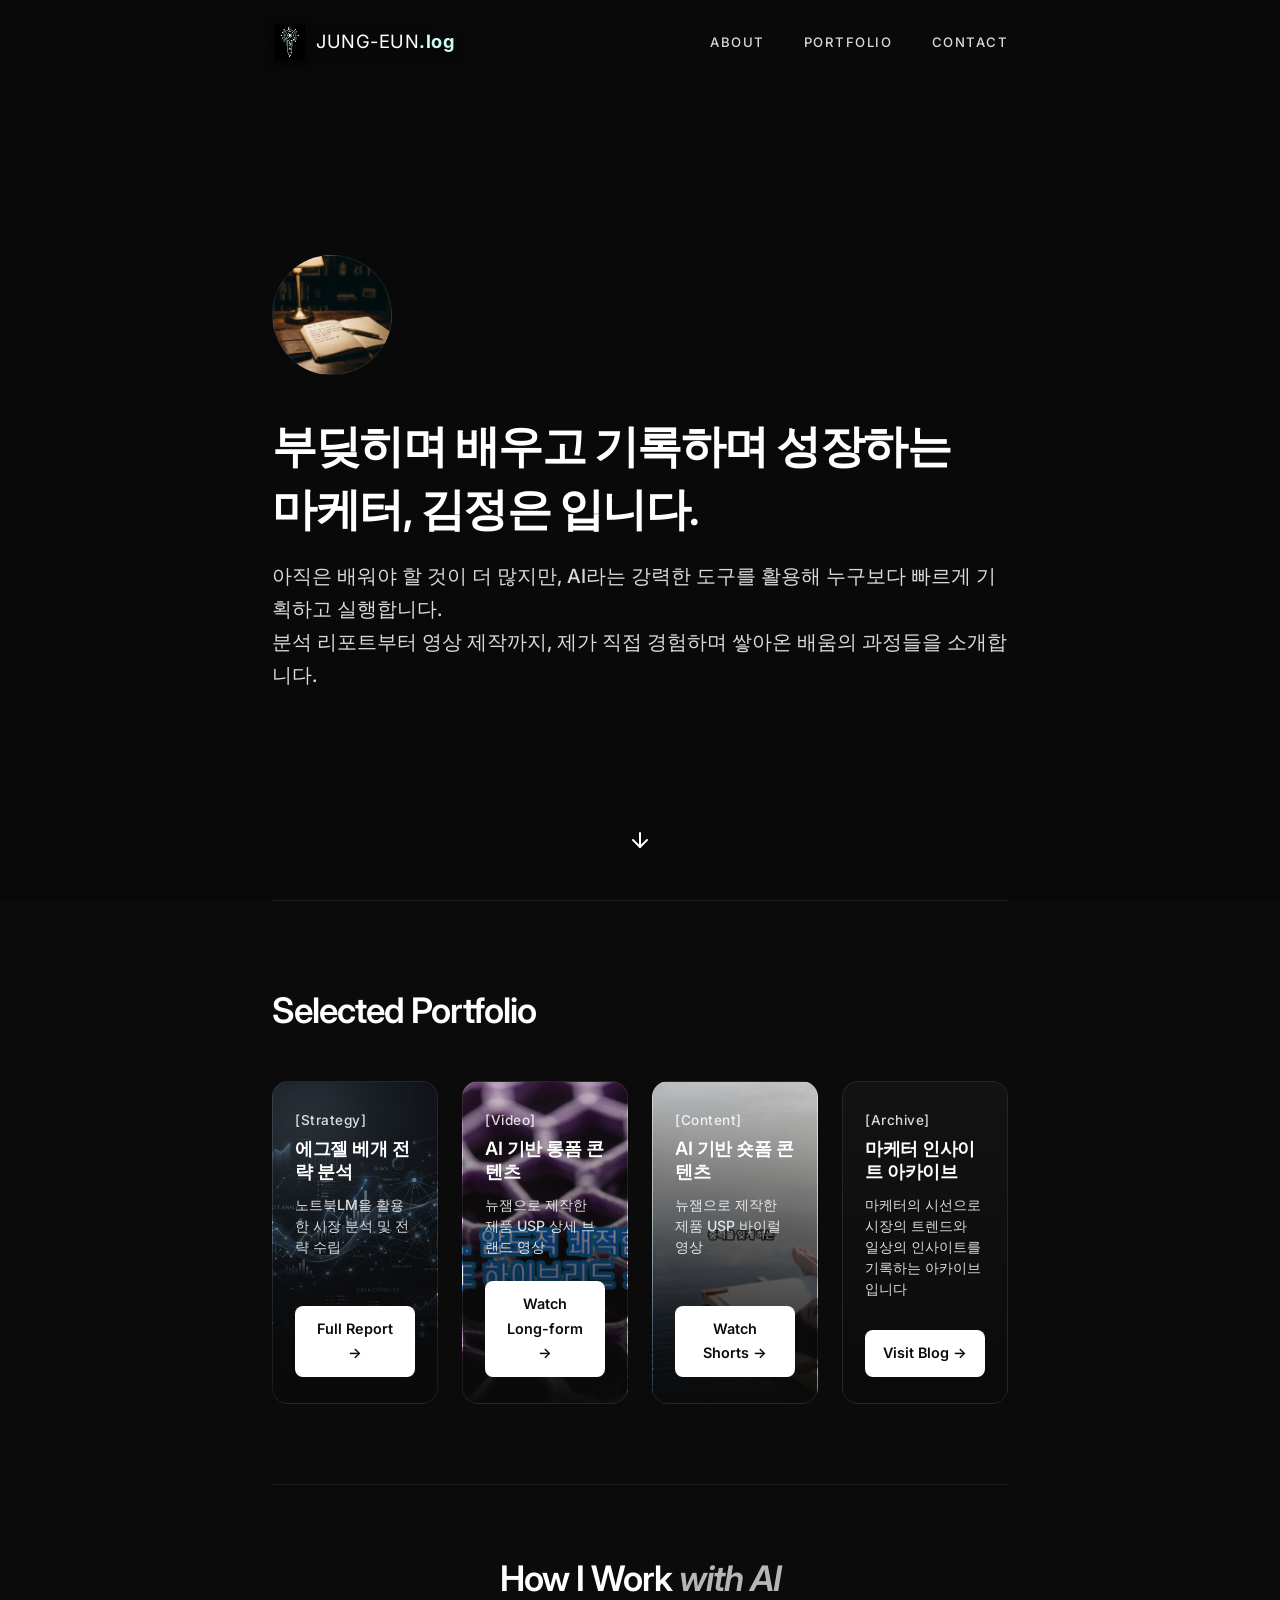
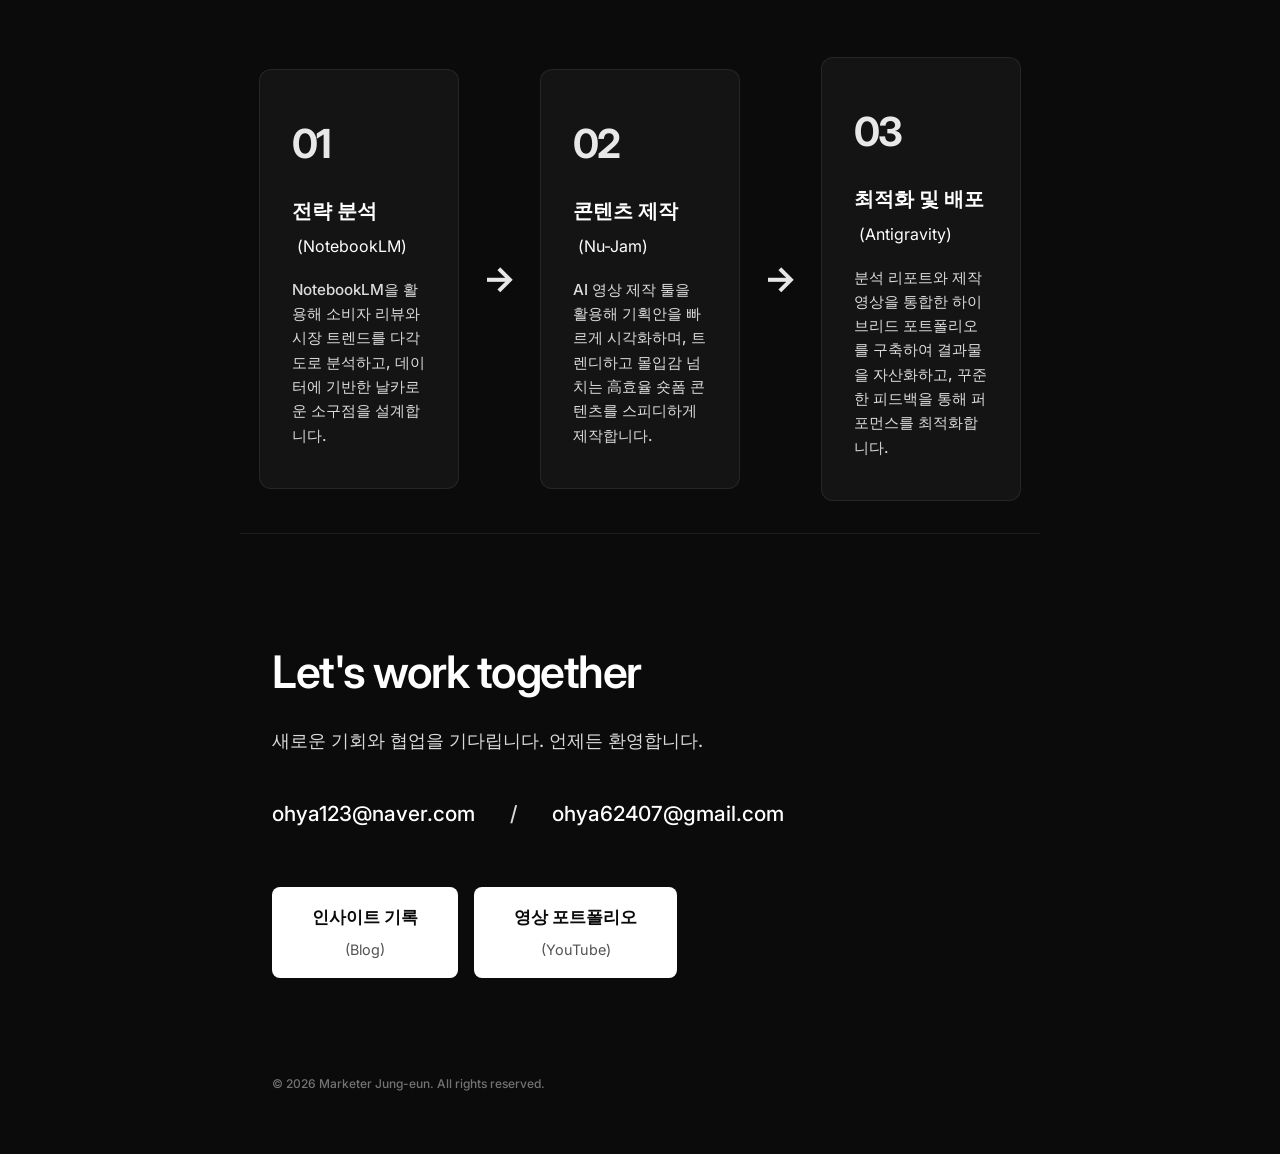
==== index.html @ 9b10139d "Create dedicated About page" ====
<!DOCTYPE html>
<html lang="ko">
<head>
    <meta charset="UTF-8">
    <meta name="viewport" content="width=device-width, initial-scale=1.0">
    <title>Portfolio | Marketing Expert</title>
    <meta name="description" content="마케팅 전문가 포트폴리오. SNS, 블로그, 영상 작업물 소개.">
    <!-- Google Fonts for sleek typography -->
    <link href="https://fonts.googleapis.com/css2?family=Inter:wght@300;400;600&display=swap" rel="stylesheet">
    <link rel="stylesheet" href="style.css">
</head>
<body>
    <header class="navbar fade-in">
        <div class="nav-container">
            <a href="index.html" class="logo">
                <img src="logo.png" alt="Jung-Eun Logo" class="logo-icon">
                <span class="logo-text">JUNG-EUN<span class="log-highlight">.log</span></span>
            </a>
            <nav class="nav-links">
                <a href="about.html">About</a>
                <a href="#selected-portfolio">Portfolio</a>
                <a href="#contact">Contact</a>
            </nav>
        </div>
    </header>

    <section id="about" class="hero fade-in delay-1">
        <video class="hero-video" autoplay loop muted playsinline>
            <source src="인트로영상01.mp4" type="video/mp4">
        </video>
        <div class="hero-overlay"></div>
        <div class="hero-container">
            <div class="profile-pic-container">
                <div class="profile-placeholder" aria-label="프로필 사진">
                    <!-- Placeholder for profile picture -->
                </div>
            </div>
            <div class="hero-content">
                <h1 class="title" style="color: #ffffff;">부딪히며 배우고 기록하며 성장하는<br>마케터, 김정은 입니다.</h1>
                <p class="description">
                    아직은 배워야 할 것이 더 많지만, AI라는 강력한 도구를 활용해 누구보다 빠르게 기획하고 실행합니다.<br>
                    분석 리포트부터 영상 제작까지, 제가 직접 경험하며 쌓아온 배움의 과정들을 소개합니다.
                </p>
            </div>
        </div>
        
        <a href="#selected-portfolio" class="scroll-down" aria-label="Scroll down">
            <svg width="24" height="24" viewBox="0 0 24 24" fill="none" stroke="currentColor" stroke-width="2" stroke-linecap="round" stroke-linejoin="round">
                <line x1="12" y1="5" x2="12" y2="19"></line>
                <polyline points="19 12 12 19 5 12"></polyline>
            </svg>
        </a>
    </section>

    <main>
        
        <section id="selected-portfolio" class="selected-portfolio fade-in">
            <h2>Selected Portfolio</h2>
            <div class="selected-grid">
                <div class="card strategy-card">
                    <h3><span class="card-category">[Strategy]</span><br>에그젤 베개 전략 분석</h3>
                    <p>노트북LM을 활용한 시장 분석 및 전략 수립</p>
                    <a href="https://docs.google.com/document/d/1IwHeJQw0ogqHew46R_B7EQ-Llk67hNGsWAV2kJzEEoo/edit?usp=sharing" class="btn" target="_blank">Full Report &rarr;</a>
                </div>
                <div class="card longform-card">
                    <h3><span class="card-category">[Video]</span><br>AI 기반 롱폼 콘텐츠</h3>
                    <p>뉴잼으로 제작한 제품 USP 상세 브랜드 영상</p>
                    <a href="https://www.youtube.com/watch?v=dLqYDV6BTFc" class="btn" target="_blank">Watch Long-form &rarr;</a>
                </div>
                <div class="card shorts-card">
                    <h3><span class="card-category">[Content]</span><br>AI 기반 숏폼 콘텐츠</h3>
                    <p>뉴잼으로 제작한 제품 USP 바이럴 영상</p>
                    <a href="https://www.youtube.com/shorts/g-BDksmwR1o" class="btn" target="_blank">Watch Shorts &rarr;</a>
                </div>
                <div class="card blog-card">
                    <h3><span class="card-category">[Archive]</span><br>마케터 인사이트 아카이브</h3>
                    <p>마케터의 시선으로 시장의 트렌드와 일상의 인사이트를 기록하는 아카이브입니다</p>
                    <a href="https://blog.naver.com/jinny1004mom" class="btn" target="_blank">Visit Blog &rarr;</a>
                </div>
            </div>
        </section>

        <section id="workflow" class="workflow fade-in delay-1">
            <h2 class="section-title" style="font-size: 2.2rem; font-weight: 600; margin-bottom: 3rem; text-align: center; letter-spacing: -1px;">How I Work <span style="font-style: italic; opacity: 0.7;">with AI</span></h2>
            <div class="workflow-grid">
                <div class="step-card">
                    <div class="step-number">01</div>
                    <h3 class="step-title">전략 분석 <span class="ai-tool">(NotebookLM)</span></h3>
                    <p class="step-desc">NotebookLM을 활용해 소비자 리뷰와 시장 트렌드를 다각도로 분석하고, 데이터에 기반한 날카로운 소구점을 설계합니다.</p>
                </div>
                <div class="step-arrow">&rarr;</div>
                <div class="step-card">
                    <div class="step-number">02</div>
                    <h3 class="step-title">콘텐츠 제작 <span class="ai-tool">(Nu-Jam)</span></h3>
                    <p class="step-desc">AI 영상 제작 툴을 활용해 기획안을 빠르게 시각화하며, 트렌디하고 몰입감 넘치는 高효율 숏폼 콘텐츠를 스피디하게 제작합니다.</p>
                </div>
                <div class="step-arrow">&rarr;</div>
                <div class="step-card">
                    <div class="step-number">03</div>
                    <h3 class="step-title">최적화 및 배포 <span class="ai-tool">(Antigravity)</span></h3>
                    <p class="step-desc">분석 리포트와 제작 영상을 통합한 하이브리드 포트폴리오를 구축하여 결과물을 자산화하고, 꾸준한 피드백을 통해 퍼포먼스를 최적화합니다.</p>
                </div>
            </div>
        </section>
    </main>

    <footer id="contact" class="footer fade-in delay-2">
        <div class="contact-content">
            <h2>Let's work together</h2>
            <p class="contact-desc">새로운 기회와 협업을 기다립니다. 언제든 환영합니다.</p>
            <div class="email-list">
                <a href="mailto:ohya123@naver.com" class="email-link">ohya123@naver.com</a>
                <span class="email-separator">/</span>
                <a href="mailto:ohya62407@gmail.com" class="email-link">ohya62407@gmail.com</a>
            </div>
            <div class="contact-links">
                <a href="https://blog.naver.com/jinny1004mom" target="_blank" class="btn">
                    <span>인사이트 기록</span>
                    <span class="btn-subtext">(Blog)</span>
                </a>
                <a href="https://www.youtube.com/watch?v=dLqYDV6BTFc" target="_blank" class="btn">
                    <span>영상 포트폴리오</span>
                    <span class="btn-subtext">(YouTube)</span>
                </a>
            </div>
        </div>
        <p class="copyright">&copy; 2026 Marketer Jung-eun. All rights reserved.</p>
    </footer>

    <script src="script.js"></script>
</body>
</html>
---- style.css ----
/* Base & Reset */
* {
    margin: 0;
    padding: 0;
    box-sizing: border-box;
}

:root {
    /* Sleek minimal dark mode */
    --bg-color: #0b0b0b; /* 배경 명도를 조금 더 어둡게 눌러 가독성 향상 */
    --text-primary: #ffffff; /* 완전히 쨍한 Pure White */
    --text-secondary: rgba(255, 255, 255, 0.85); /* 보조 텍스트도 밝게 */
    --accent: #ffffff;
    --card-bg: #141414;
    --border-color: rgba(255, 255, 255, 0.08); /* 연한 가로 구분선 색상 */
}

html {
    scroll-behavior: smooth;
}

body {
    background-color: var(--bg-color);
    color: var(--text-primary);
    font-family: 'Inter', sans-serif;
    font-weight: 500; /* 전체 텍스트 두께를 Medium 급으로 강화 */
    line-height: 1.7; /* 줄간격을 넓혀서 일기 편하게 */
    -webkit-font-smoothing: antialiased;
    overflow-x: hidden;
}

/* Navbar */
.navbar {
    position: fixed;
    top: 0;
    width: 100%;
    background-color: transparent;
    border-bottom: 1px solid transparent;
    transition: background-color 0.4s ease, border-color 0.4s ease, backdrop-filter 0.4s ease, -webkit-backdrop-filter 0.4s ease;
    z-index: 1000;
}

.navbar.scrolled {
    background-color: rgba(15, 15, 15, 0.85);
    backdrop-filter: blur(12px);
    -webkit-backdrop-filter: blur(12px);
    border-bottom: 1px solid rgba(255, 255, 255, 0.05); /* 얇은 선 처리 */
}

.nav-container {
    max-width: 800px;
    margin: 0 auto;
    padding: 1.5rem 2rem;
    display: flex;
    justify-content: space-between;
    align-items: center;
}

.logo {
    display: flex;
    align-items: center;
    gap: 0.5rem;
    text-decoration: none;
    font-family: 'Inter', sans-serif;
    filter: drop-shadow(0px 3px 6px rgba(0, 0, 0, 0.9)); /* 동적인 보케 영상에서 로고 띄우기 */
}

.logo-icon {
    width: 36px;
    height: 36px;
    object-fit: contain;
    mix-blend-mode: screen;
    filter: brightness(1.3) contrast(1.3);
}

.logo-text {
    font-weight: 400;
    font-size: 1.15rem;
    letter-spacing: 0.5px;
    color: var(--text-primary);
}

.log-highlight {
    font-weight: 700;
    color: #ccfbf1; /* 기존의 고급스러운 민트 하이라이트로 원복 */
}

.nav-links a {
    text-decoration: none;
    color: var(--text-secondary);
    margin-left: 2.2rem;
    font-size: 0.82rem;
    letter-spacing: 1.5px; /* 글자 간격 넓혀서 고급스럽게 */
    text-transform: uppercase;
    transition: color 0.3s ease;
}

.nav-links a:hover {
    color: var(--accent);
}

/* Layout */
main {
    max-width: 800px;
    margin: 0 auto;
    padding: 0 2rem;
}

/* Hero Section */
.hero {
    position: relative;
    min-height: 100vh;
    display: flex;
    flex-direction: column;
    justify-content: center;
    padding-top: 80px;
    overflow: hidden;
}

.hero-video {
    position: absolute;
    top: 0;
    left: 0;
    width: 100%;
    height: 100%;
    object-fit: cover;
    z-index: -2;
}

.hero-overlay {
    position: absolute;
    top: 0;
    left: 0;
    width: 100%;
    height: 100%;
    background: rgba(0, 0, 0, 0.2);
    z-index: -1;
}

.hero-container {
    position: relative;
    z-index: 1;
    width: 100%;
    max-width: 800px;
    margin: 0 auto;
    padding: 0 2rem;
    display: flex;
    flex-direction: column;
    align-items: flex-start;
}

.profile-pic-container {
    margin-bottom: 2.5rem;
}

.profile-placeholder {
    width: 120px;
    height: 120px;
    border-radius: 50%;
    background-color: var(--card-bg);
    border: 1px solid var(--border-color);
    background-image: url('profile.png');
    background-size: cover;
    background-position: center;
    transition: transform 0.4s ease, border-color 0.4s ease;
}

.profile-placeholder:hover {
    transform: scale(1.03);
    border-color: var(--text-secondary);
}

.hero-content .title {
    font-size: 2.8rem;
    font-weight: 600;
    line-height: 1.4; /* 줄간격 확장 */
    margin-bottom: 1.2rem;
    letter-spacing: -1.5px;
}

.hero-content .description {
    font-size: 1.22rem;
    color: var(--text-secondary);
    margin-bottom: 2rem;
    width: 100%;
    max-width: 760px;
}

.skills {
    display: flex;
    flex-wrap: wrap;
    gap: 0.8rem;
}

.skill-tag {
    background-color: var(--card-bg);
    color: var(--text-secondary);
    padding: 0.5rem 1.2rem;
    border-radius: 30px;
    font-size: 0.85rem;
    border: 1px solid var(--border-color);
    transition: all 0.3s ease;
}

.skill-tag:hover {
    color: var(--bg-color);
    background-color: var(--accent);
    border-color: var(--accent);
}

.scroll-down {
    position: absolute;
    bottom: 40px;
    left: 50%;
    transform: translateX(-50%);
    color: var(--text-primary);
    animation: bounce 2.5s infinite;
    z-index: 10;
    transition: color 0.3s ease;
}

.scroll-down:hover {
    color: var(--text-secondary);
}

@keyframes bounce {
    0%, 20%, 50%, 80%, 100% {
        transform: translateY(0) translateX(-50%);
    }
    40% {
        transform: translateY(-15px) translateX(-50%);
    }
    60% {
        transform: translateY(-7px) translateX(-50%);
    }
}

/* Selected Portfolio Section */
.selected-portfolio {
    padding: 80px 0 0;
    border-top: 1px solid var(--border-color); /* 섹션 시각적 구분선 추가 */
}

.selected-portfolio h2 {
    font-size: 2.2rem;
    font-weight: 600;
    margin-bottom: 2.5rem;
    letter-spacing: -1px;
}

.selected-grid {
    display: grid;
    grid-template-columns: repeat(4, 1fr);
    gap: 1.5rem; /* 늘어난 열 수에 맞춰 간격 약간 조정 (1.8rem -> 1.5rem) */
    margin-bottom: 2rem;
}

.card-category {
    display: inline-block;
    color: var(--text-secondary);
    font-size: 0.85rem;
    font-weight: 500;
    margin-bottom: 0.4rem;
    letter-spacing: 0.5px;
}

.selected-video {
    background-color: var(--card-bg);
    border-radius: 16px;
    overflow: hidden;
    border: 1px solid var(--border-color);
    display: flex;
    box-shadow: 0 10px 30px rgba(0, 0, 0, 0.5);
    transition: transform 0.4s ease, border-color 0.4s ease;
}

.selected-video:hover {
    transform: translateY(-8px);
    border-color: var(--text-secondary);
}

.selected-video iframe {
    width: 100%;
    aspect-ratio: 16 / 9;
    border: none;
}

.selected-blog-card {
    background-color: var(--card-bg);
    border-radius: 16px;
    border: 1px solid var(--border-color);
    padding: 2.5rem;
    display: flex;
    flex-direction: column;
    justify-content: center;
    text-decoration: none;
    box-shadow: 0 10px 30px rgba(0, 0, 0, 0.5);
    transition: transform 0.4s ease, border-color 0.4s ease, box-shadow 0.4s ease;
}

.selected-blog-card:hover {
    transform: translateY(-8px);
    border-color: var(--accent);
    box-shadow: 0 15px 40px rgba(255, 255, 255, 0.05);
}

.blog-icon {
    width: 55px;
    height: 55px;
    background-color: #03c75a; 
    color: #fff;
    border-radius: 12px;
    display: flex;
    align-items: center;
    justify-content: center;
    font-size: 1.8rem;
    font-weight: 800;
    margin-bottom: 1.5rem;
    box-shadow: 0 4px 15px rgba(3, 199, 90, 0.3);
}

.blog-info h3 {
    color: var(--text-primary);
    font-size: 1.4rem;
    font-weight: 600;
    margin-bottom: 1rem;
    letter-spacing: -0.5px;
}

.blog-info p {
    color: var(--text-secondary);
    font-size: 1.05rem;
    margin-bottom: 2rem;
    line-height: 1.6;
}

.read-more {
    color: var(--text-primary);
    font-size: 0.95rem;
    font-weight: 600;
}

/* Portfolio Section */
.portfolio {
    padding: 90px 0;
    border-top: 1px solid var(--border-color);
}

.portfolio h2 {
    font-size: 2.2rem;
    font-weight: 600;
    margin-bottom: 2.5rem;
    letter-spacing: -1px;
}

.portfolio-grid {
    display: grid;
    grid-template-columns: repeat(auto-fill, minmax(260px, 1fr));
    gap: 1.8rem;
}

.card {
    background-color: var(--card-bg);
    padding: 1.6rem 1.4rem; /* 높이를 컴팩트하게 줄임 */
    border-radius: 16px;
    border: 1px solid var(--border-color);
    transition: transform 0.4s ease, border-color 0.4s ease;
    display: flex;
    flex-direction: column;
}

.card:hover {
    transform: translateY(-8px);
    border-color: var(--text-secondary);
}

.card h3 {
    margin-bottom: 0.6rem; /* 불필요한 공백 최소화 */
    font-size: 1.15rem; /* 살짝 줄여서 4열에서 넘치지 않게 조절 */
    font-weight: 600;
    letter-spacing: -0.5px;
    line-height: 1.3;
}

.card p {
    color: var(--text-secondary);
    font-size: 0.88rem; /* 줄바꿈 어색하지 않도록 폰트 약간 줄임 */
    margin-bottom: 1.5rem; /* 버튼과의 여백 최소화 */
    flex-grow: 1;
    line-height: 1.5;
}

.card .btn {
    text-decoration: none;
    color: var(--bg-color);
    background-color: var(--text-primary);
    padding: 0.7rem 1rem;
    border-radius: 8px;
    text-align: center;
    font-size: 0.9rem;
    font-weight: 600;
    transition: opacity 0.3s ease;
    width: 100%; /* 버튼 크기 통일 */
    box-sizing: border-box;
    margin-top: auto; /* 하단 100% 정렬 보장 */
}

.card .btn:hover {
    opacity: 0.8;
}

/* Custom Background for Cards */
.strategy-card, 
.longform-card, 
.shorts-card, 
.blog-card {
    background-size: cover;
    background-position: center;
    background-repeat: no-repeat;
    border-color: rgba(255, 255, 255, 0.08); /* 약간의 경계선 하이라이트 */
}

.strategy-card:hover, 
.longform-card:hover, 
.shorts-card:hover, 
.blog-card:hover {
    border-color: rgba(255, 255, 255, 0.2);
}

.strategy-card {
    background-image: linear-gradient(to bottom, rgba(10, 10, 10, 0.1) 0%, rgba(10, 10, 10, 0.98) 100%), url('strategy_bg.png');
}

.longform-card {
    background-image: linear-gradient(to bottom, rgba(10, 10, 10, 0.1) 0%, rgba(10, 10, 10, 0.98) 100%), url('캡처2.png');
}

.shorts-card {
    background-image: linear-gradient(to bottom, rgba(10, 10, 10, 0.1) 0%, rgba(10, 10, 10, 0.98) 100%), url('캡처3.png');
}

.blog-card {
    background-image: linear-gradient(to bottom, rgba(10, 10, 10, 0.1) 0%, rgba(10, 10, 10, 0.98) 100%), url('캡처1.png'); /* 주의: 실제 확장자가 png입니다 */
}

.card .btn-group {
    display: flex;
    gap: 0.6rem;
    align-self: flex-start;
    flex-wrap: wrap;
    width: 100%;
}

.card .btn-group.two-col {
    display: grid;
    grid-template-columns: 1fr 1fr;
    gap: 0.6rem;
    align-self: stretch; /* 카드 가로 폭에 맞춤 */
}

.card .btn-group.vertical {
    display: flex;
    flex-direction: column;
    gap: 0.6rem;
    width: 100%;
}

.card .btn-group.vertical .btn {
    width: 100%;
    box-sizing: border-box;
}

.card .btn.btn-small {
    padding: 0.6rem 0.5rem;
    font-size: 0.85rem;
    width: 100%;
    box-sizing: border-box;
}

/* Workflow Section */
.workflow {
    margin: 5rem auto 2rem;
    padding: 4rem 2rem 0; /* 상단 구분을 위한 여백 추가 */
    border-top: 1px solid var(--border-color); /* 가로 구분선 추가 */
}

.workflow-grid {
    display: flex;
    justify-content: center;
    align-items: center;
    gap: 1.5rem;
}

.step-card {
    background-color: var(--card-bg);
    border: 1px solid var(--border-color);
    padding: 2.5rem 2rem;
    border-radius: 12px;
    flex: 1; /* equal width */
    min-width: 200px;
    position: relative;
    transition: transform 0.3s ease, border-color 0.3s ease;
}

.step-card:hover {
    transform: translateY(-5px);
    border-color: rgba(255, 255, 255, 0.2);
}

.step-number {
    font-size: 2.5rem;
    font-weight: 700;
    color: var(--accent); /* 눈에 띄는 포인트 컬러 */
    opacity: 0.9;
    margin-bottom: 1rem;
    font-family: 'Inter', sans-serif;
    letter-spacing: -2px;
}

.step-title {
    font-size: 1.25rem;
    font-weight: 600;
    margin-bottom: 1rem;
    color: var(--text-primary);
}

.ai-tool {
    color: var(--accent);
    font-weight: 400;
    font-size: 1rem;
    margin-left: 0.3rem;
}

.step-desc {
    color: var(--text-secondary);
    font-size: 0.95rem;
    line-height: 1.6;
}

.step-arrow {
    font-size: 2.2rem;
    color: var(--accent);
    font-weight: 700;
    opacity: 0.9;
}

@media (max-width: 850px) {
    .workflow-grid {
        flex-direction: column;
    }
    .step-arrow {
        transform: rotate(90deg); /* 모바일에서는 화살표가 아래를 향하게 변경 */
        margin: 1rem 0;
    }
}

/* Footer Section */
.footer {
    max-width: 800px;
    margin: 0 auto;
    padding: 100px 2rem 60px; /* 위쪽 여백 조절하여 자연스럽게 연결 */
    border-top: 1px solid var(--border-color);
    display: flex;
    flex-direction: column;
}

.contact-content {
    display: flex;
    flex-direction: column;
    align-items: flex-start;
    width: 100%;
}

.footer h2 {
    font-size: 2.8rem;
    font-weight: 600;
    margin-bottom: 1rem;
    letter-spacing: -1.5px;
    color: var(--accent);
}

.contact-desc {
    color: var(--text-secondary);
    font-size: 1.1rem;
    margin-bottom: 2.5rem;
}

.email-list {
    display: flex;
    align-items: center;
    flex-wrap: wrap;
    gap: 1rem;
    margin-bottom: 3.5rem;
}

.email-link {
    font-size: 1.3rem;
    color: var(--text-primary);
    text-decoration: none;
    font-weight: 500;
    transition: opacity 0.3s ease;
}

.email-link:hover {
    opacity: 0.6;
}

.email-separator {
    color: var(--text-secondary);
    font-size: 1.3rem;
    margin: 0 1.2rem; /* 슬래시 좌우 간격 확장 */
}

.contact-links {
    display: flex;
    flex-wrap: wrap;
    gap: 1rem;
    margin-bottom: 6rem;
}

.contact-links .btn {
    text-decoration: none;
    color: var(--bg-color);
    background-color: var(--text-primary);
    padding: 1rem 2.5rem; /* 좌우 패딩을 넉넉히 줘서 버튼이 너무 옹졸해 보이지 않게 설계 */
    border-radius: 8px;
    font-size: 1.05rem;
    font-weight: 600;
    text-align: center;
    white-space: nowrap;
    transition: opacity 0.3s ease;
    display: flex;
    flex-direction: column;
    align-items: center;
    justify-content: center;
    gap: 0.35rem;
}

.contact-links .btn-subtext {
    font-size: 0.9rem;
    font-weight: 400;
    opacity: 0.7;
}

.contact-links .btn:hover {
    opacity: 0.8;
}

.copyright {
    color: var(--text-secondary);
    font-size: 0.75rem; /* 아주 작은 폰트 적용 */
    opacity: 0.5; /* 시각적으로 은은하게 처리 */
    width: 100%;
    text-align: left;
}

/* Animations */
.fade-in {
    opacity: 0;
    transform: translateY(20px);
    transition: opacity 0.8s cubic-bezier(0.16, 1, 0.3, 1), transform 0.8s cubic-bezier(0.16, 1, 0.3, 1);
}

.fade-in.visible {
    opacity: 1;
    transform: translateY(0);
}

.delay-1 {
    transition-delay: 0.1s;
}

.delay-2 {
    transition-delay: 0.2s;
}

.delay-3 {
    transition-delay: 0.3s;
}

/* Responsive */
@media (max-width: 850px) {
    .selected-grid {
        grid-template-columns: repeat(auto-fill, minmax(240px, 1fr));
    }
}

@media (max-width: 600px) {
    .nav-container {
        padding: 1.2rem;
    }
    .hero-content .title {
        font-size: 2.2rem;
    }
    .selected-grid,
    .portfolio-grid {
        grid-template-columns: 1fr;
    }
}
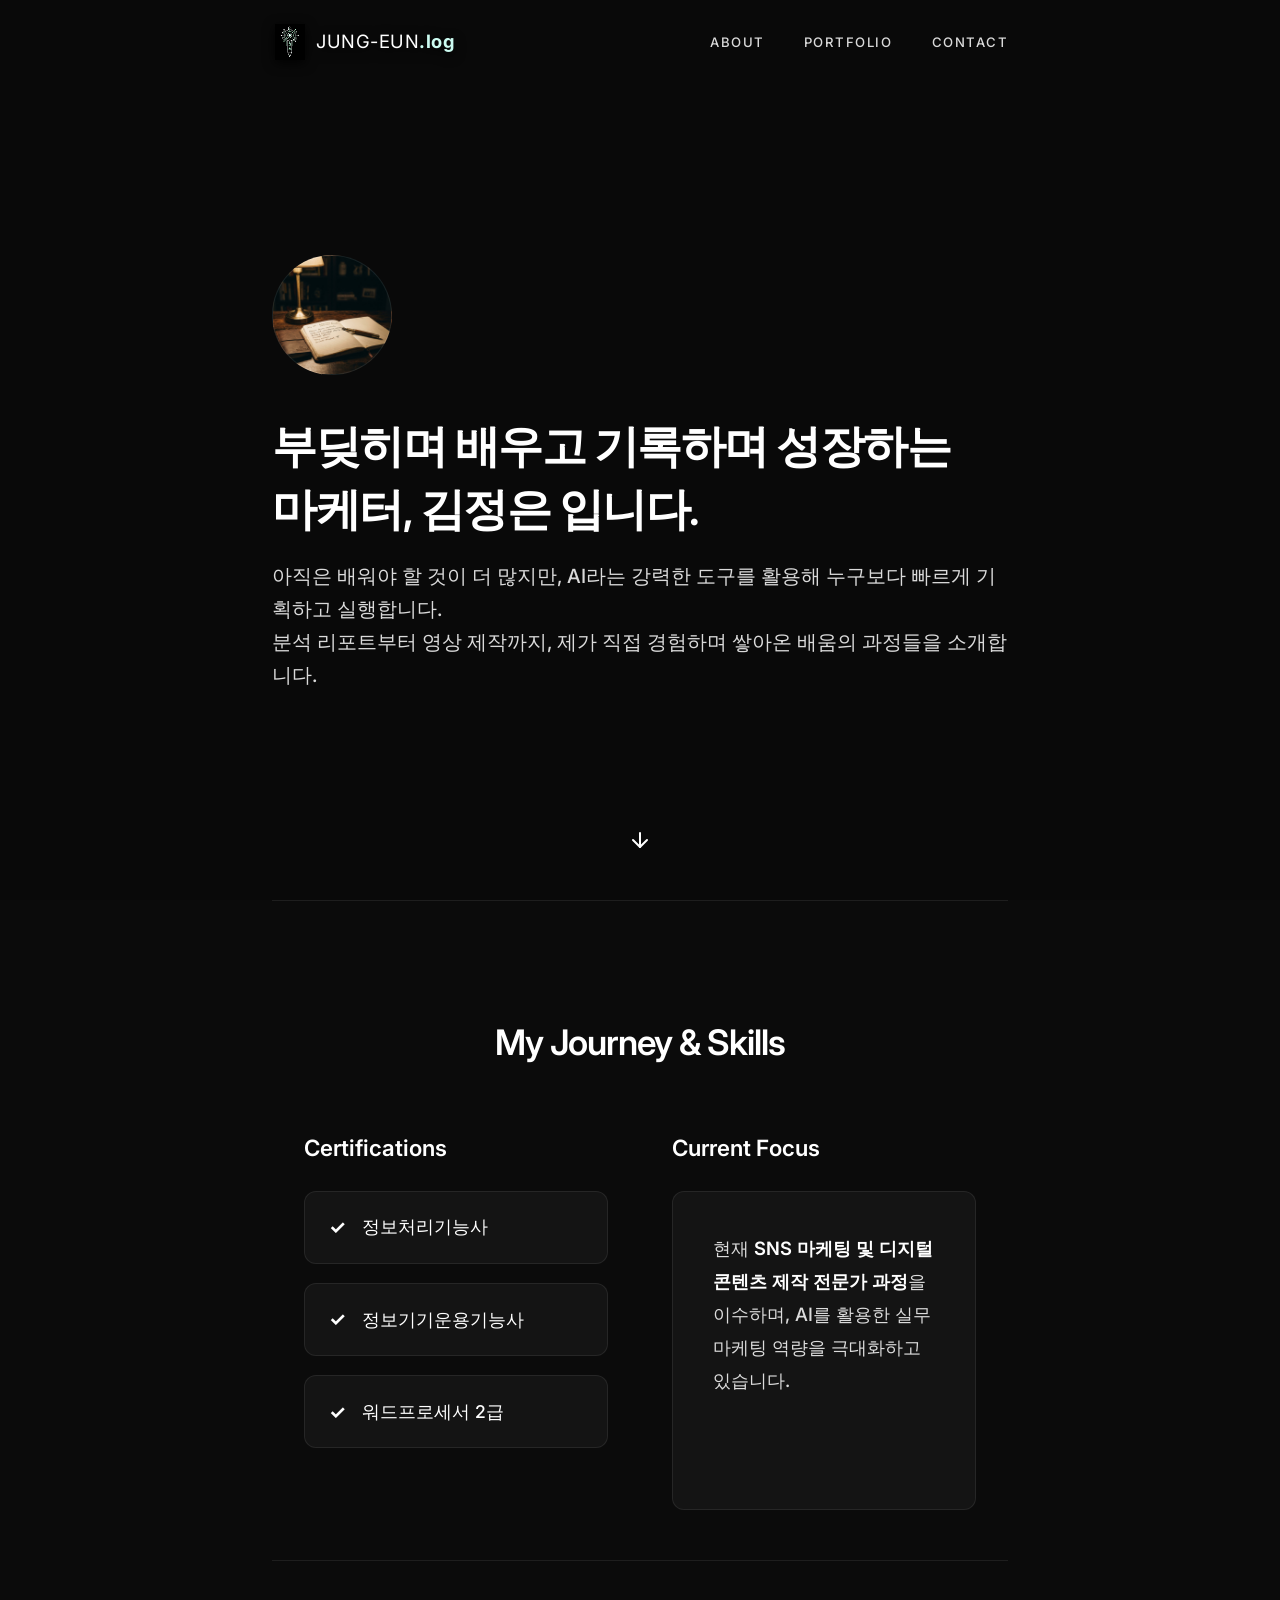
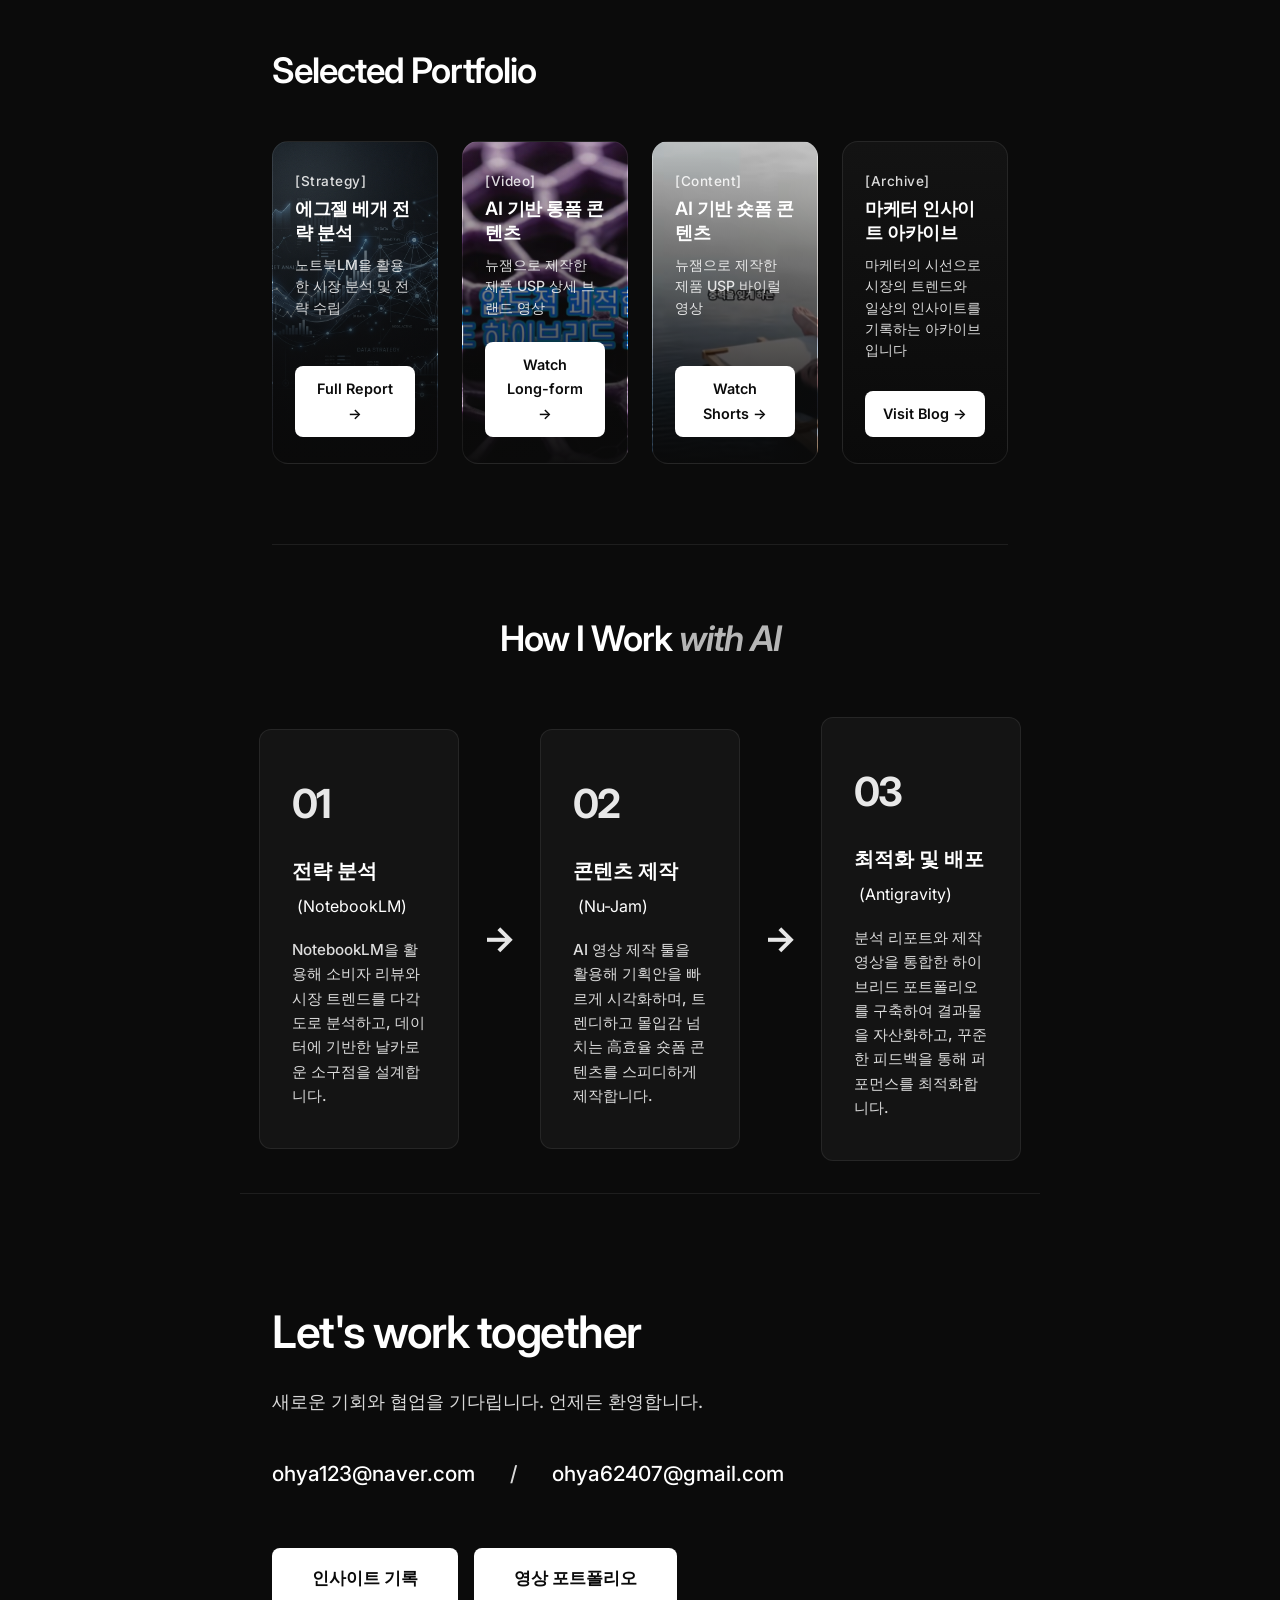
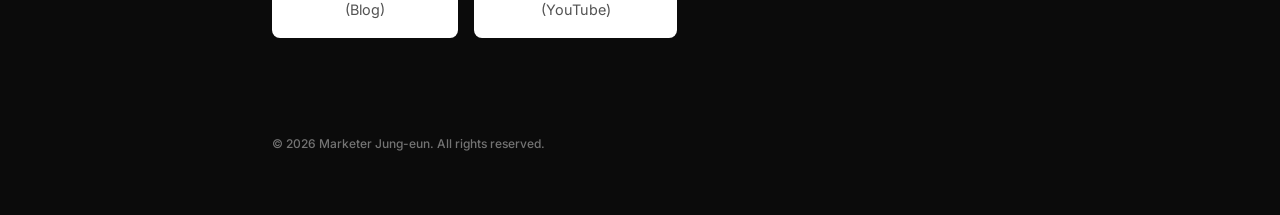
==== commit c82c452f: "Integrate About Me section directly into Main page workflow" ====
--- a/index.html
+++ b/index.html
@@ -17,7 +17,7 @@
                 <span class="logo-text">JUNG-EUN<span class="log-highlight">.log</span></span>
             </a>
             <nav class="nav-links">
-                <a href="about.html">About</a>
+                <a href="#journey">About</a>
                 <a href="#selected-portfolio">Portfolio</a>
                 <a href="#contact">Contact</a>
             </nav>
@@ -54,6 +54,29 @@
 
     <main>
         
+        <!-- My Journey & Skills Section -->
+        <section id="journey" class="journey-section fade-in">
+            <h2 class="section-title">My Journey &amp; Skills</h2>
+            <div class="journey-grid">
+                <!-- 왼쪽 영역: 자격증 리스트 -->
+                <div class="journey-left">
+                    <h3>Certifications</h3>
+                    <ul class="cert-list">
+                        <li><span class="cert-icon">✓</span> 정보처리기능사</li>
+                        <li><span class="cert-icon">✓</span> 정보기기운용기능사</li>
+                        <li><span class="cert-icon">✓</span> 워드프로세서 2급</li>
+                    </ul>
+                </div>
+                <!-- 오른쪽 영역: 현재 포커스 -->
+                <div class="journey-right">
+                    <h3>Current Focus</h3>
+                    <div class="focus-box">
+                        <p>현재 <strong>SNS 마케팅 및 디지털 콘텐츠 제작 전문가 과정</strong>을 이수하며, AI를 활용한 실무 마케팅 역량을 극대화하고 있습니다.</p>
+                    </div>
+                </div>
+            </div>
+        </section>
+
         <section id="selected-portfolio" class="selected-portfolio fade-in">
             <h2>Selected Portfolio</h2>
             <div class="selected-grid">
--- a/style.css
+++ b/style.css
@@ -235,6 +235,89 @@
     }
 }
 
+/* Journey & Skills Section */
+.journey-section {
+    max-width: 1000px;
+    margin: 0 auto;
+    padding: 7rem 2rem;
+    border-top: 1px solid var(--border-color); /* 얇은 경계선 추가 */
+    /* border-bottom은 자식 컴포넌트인 Selected Portfolio가 이미 위쪽에 선을 그어서 깔끔하게 구분됨 */
+}
+
+.journey-section .section-title {
+    font-size: 2.2rem;
+    font-weight: 600;
+    margin-bottom: 3.5rem;
+    text-align: center;
+    letter-spacing: -1px;
+    color: #ffffff;
+}
+
+.journey-grid {
+    display: grid;
+    grid-template-columns: 1fr 1fr;
+    gap: 4rem;
+}
+
+.journey-left h3, .journey-right h3 {
+    font-size: 1.4rem;
+    font-weight: 600;
+    margin-bottom: 1.5rem;
+    color: var(--text-primary);
+}
+
+.cert-list {
+    list-style: none;
+    padding: 0;
+    display: flex;
+    flex-direction: column;
+    gap: 1.2rem;
+}
+
+.cert-list li {
+    padding: 1.2rem 1.5rem;
+    background-color: var(--card-bg);
+    border: 1px solid var(--border-color);
+    border-radius: 12px;
+    display: flex;
+    align-items: center;
+    gap: 1rem;
+    font-size: 1.1rem;
+    color: var(--text-primary);
+}
+
+.cert-icon {
+    color: var(--accent);
+    font-weight: 700;
+    font-size: 1.2rem;
+}
+
+.focus-box {
+    padding: 2.5rem;
+    background-color: var(--card-bg);
+    border: 1px solid var(--border-color);
+    border-radius: 12px;
+    height: 100%;
+}
+
+.focus-box p {
+    font-size: 1.15rem;
+    line-height: 1.8;
+    color: var(--text-secondary);
+}
+
+.focus-box strong {
+    color: var(--text-primary);
+    font-weight: 600;
+}
+
+@media (max-width: 768px) {
+    .journey-grid {
+        grid-template-columns: 1fr;
+        gap: 3rem;
+    }
+}
+
 /* Selected Portfolio Section */
 .selected-portfolio {
     padding: 80px 0 0;
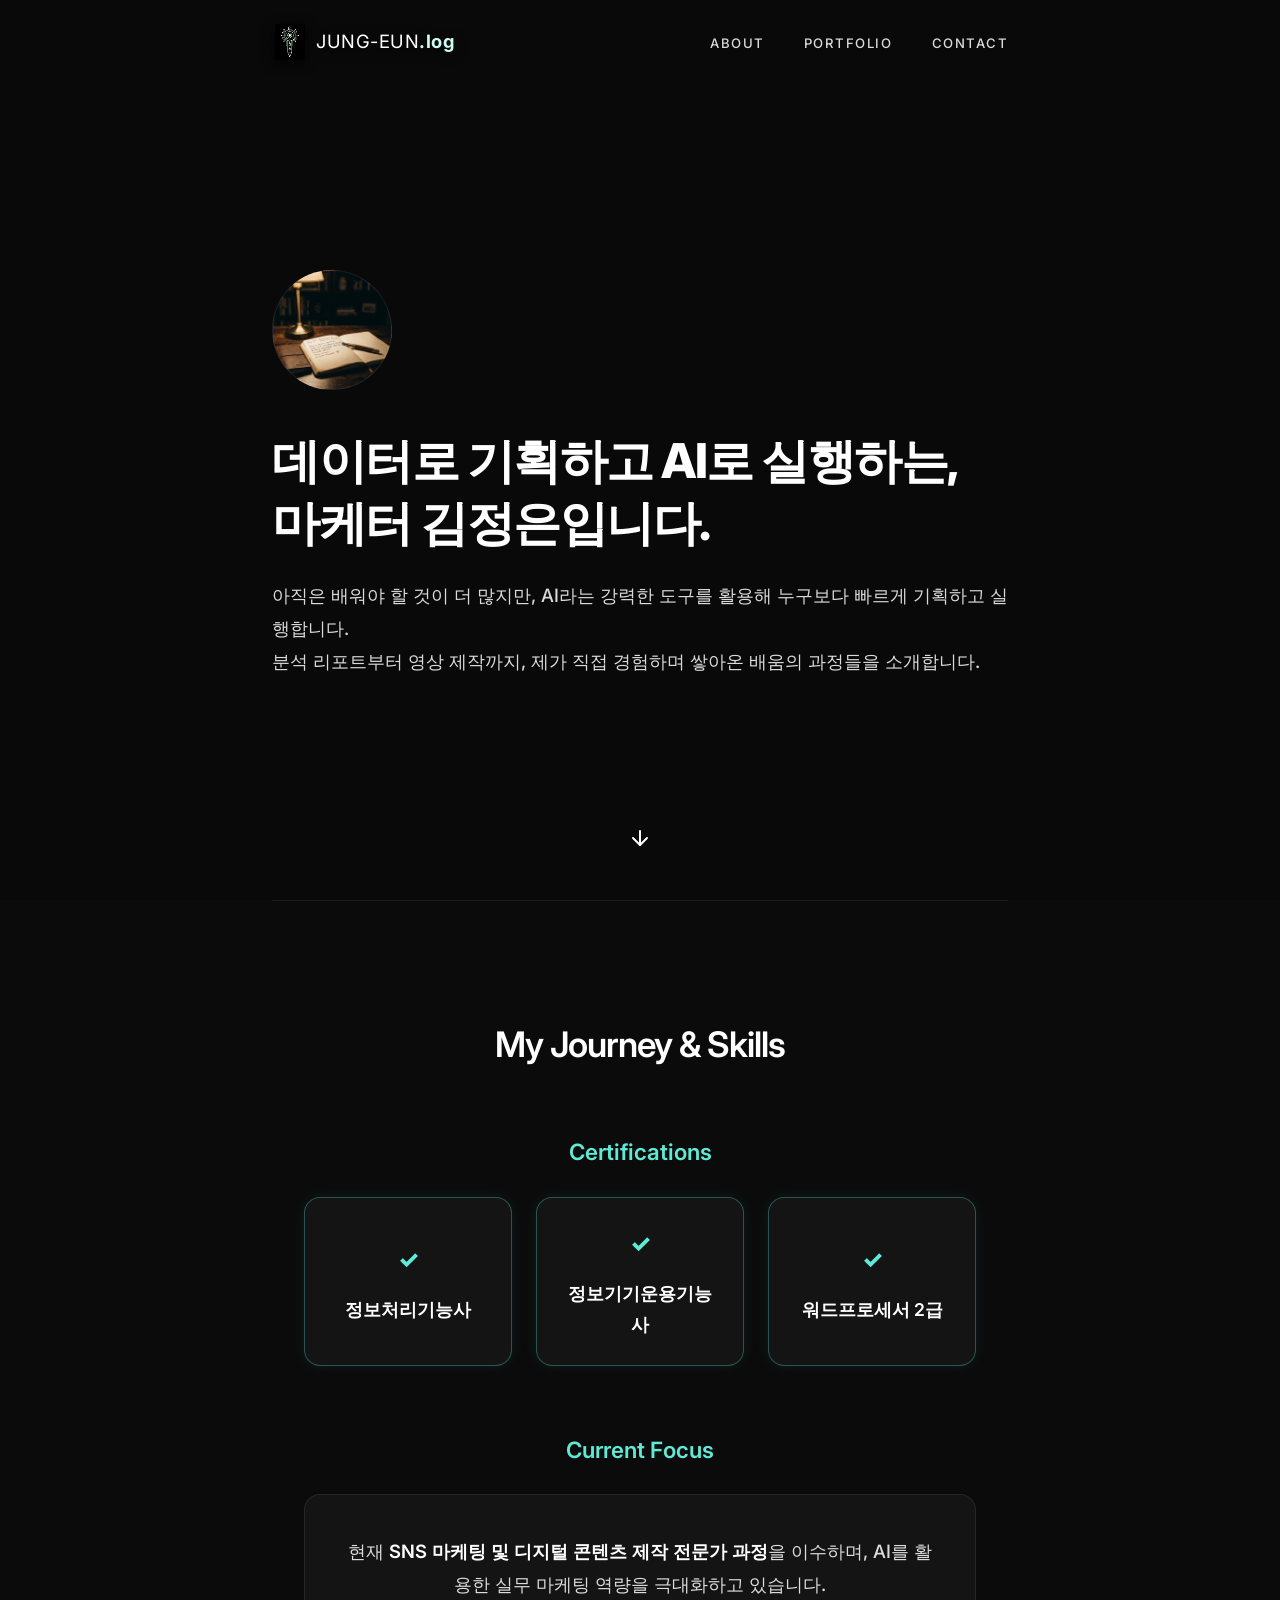
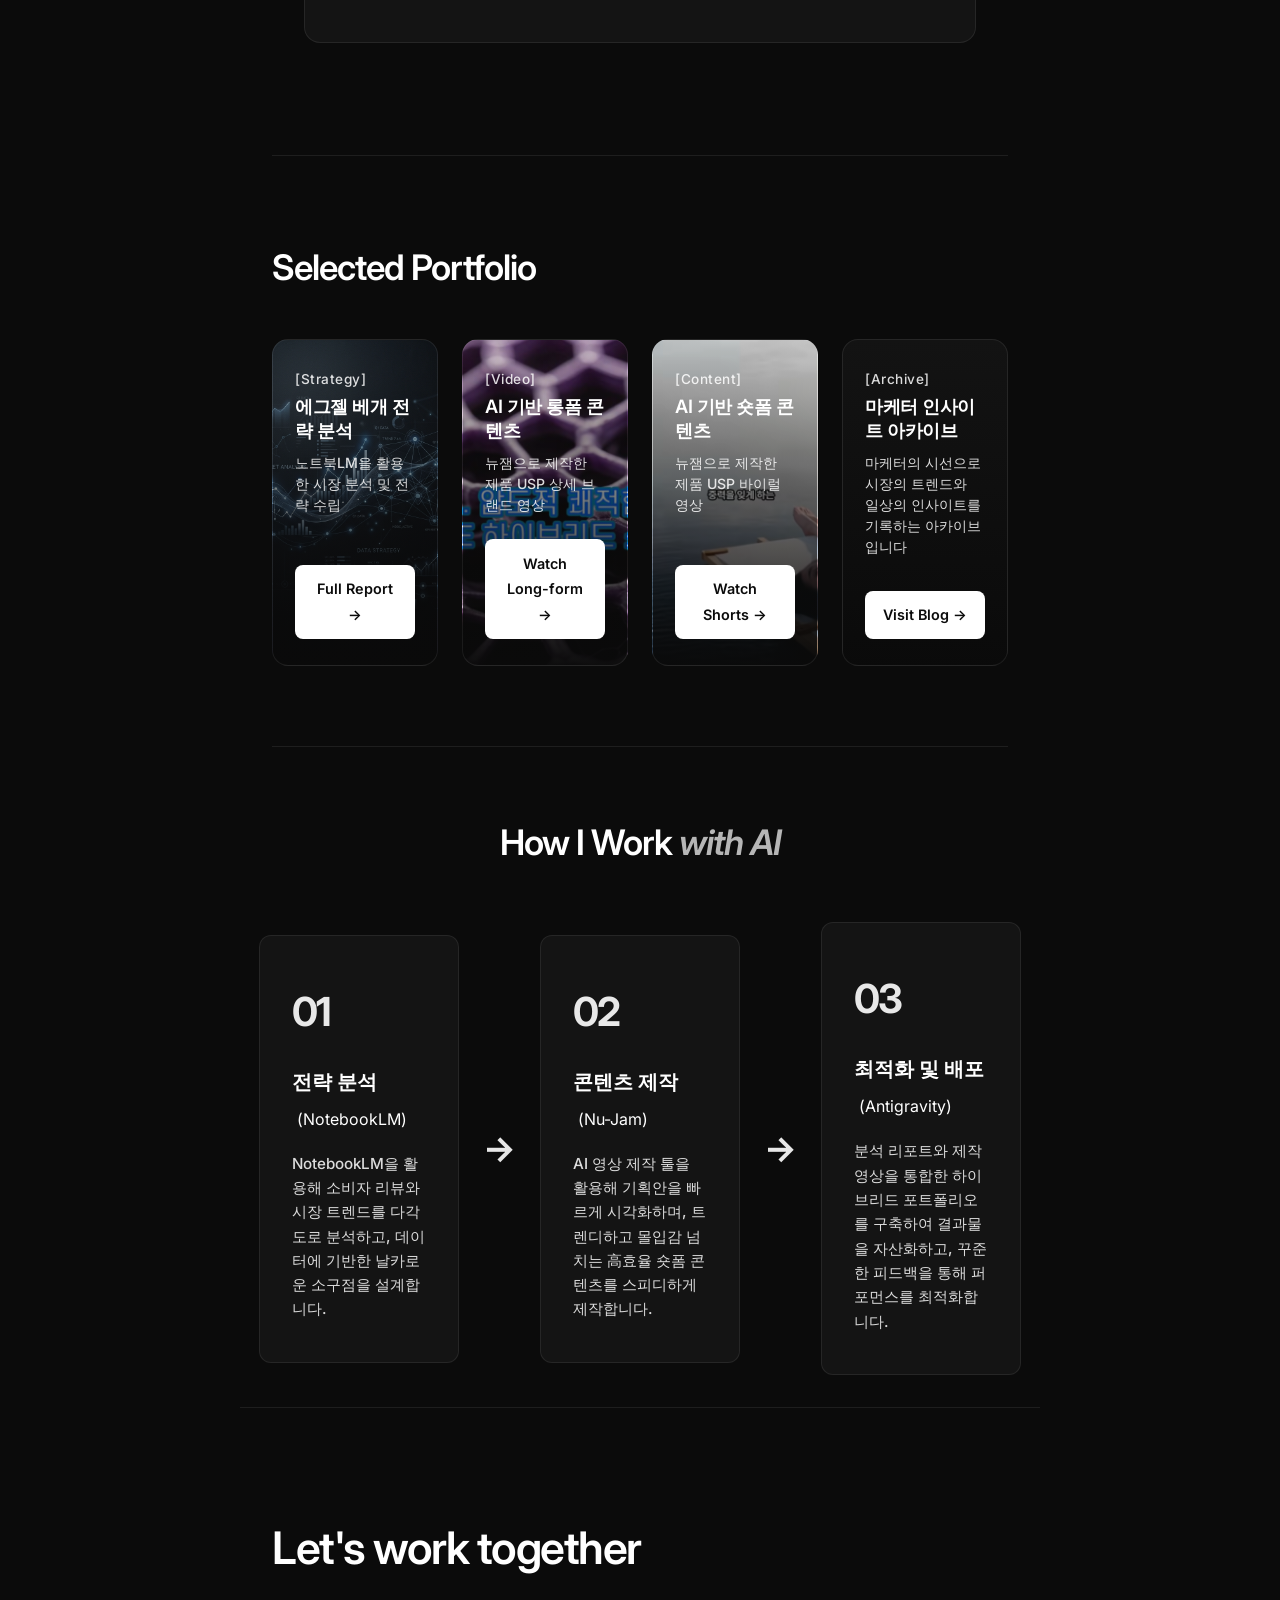
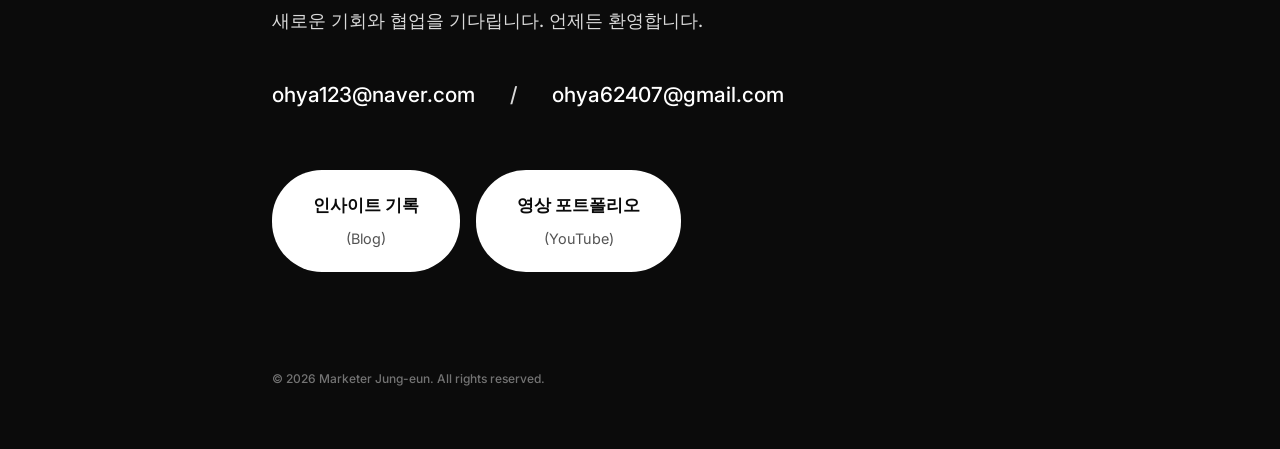
==== commit 5c10e4c6: "Transform certification list to horizontal cards array and update index hero copy" ====
--- a/index.html
+++ b/index.html
@@ -36,8 +36,8 @@
                 </div>
             </div>
             <div class="hero-content">
-                <h1 class="title" style="color: #ffffff;">부딪히며 배우고 기록하며 성장하는<br>마케터, 김정은 입니다.</h1>
-                <p class="description">
+                <h1 class="title" style="color: #ffffff; font-size: 3rem; font-weight: 800; letter-spacing: -1.5px; line-height: 1.3;">데이터로 기획하고 AI로 실행하는,<br>마케터 김정은입니다.</h1>
+                <p class="description" style="font-size: 1.15rem; margin-top: 1.5rem;">
                     아직은 배워야 할 것이 더 많지만, AI라는 강력한 도구를 활용해 누구보다 빠르게 기획하고 실행합니다.<br>
                     분석 리포트부터 영상 제작까지, 제가 직접 경험하며 쌓아온 배움의 과정들을 소개합니다.
                 </p>
@@ -57,23 +57,36 @@
         <!-- My Journey & Skills Section -->
         <section id="journey" class="journey-section fade-in">
             <h2 class="section-title">My Journey &amp; Skills</h2>
-            <div class="journey-grid">
-                <!-- 왼쪽 영역: 자격증 리스트 -->
-                <div class="journey-left">
-                    <h3>Certifications</h3>
-                    <ul class="cert-list">
-                        <li><span class="cert-icon">✓</span> 정보처리기능사</li>
-                        <li><span class="cert-icon">✓</span> 정보기기운용기능사</li>
-                        <li><span class="cert-icon">✓</span> 워드프로세서 2급</li>
-                    </ul>
-                </div>
-                <!-- 오른쪽 영역: 현재 포커스 -->
-                <div class="journey-right">
-                    <h3>Current Focus</h3>
-                    <div class="focus-box">
-                        <p>현재 <strong>SNS 마케팅 및 디지털 콘텐츠 제작 전문가 과정</strong>을 이수하며, AI를 활용한 실무 마케팅 역량을 극대화하고 있습니다.</p>
+            
+            <div class="journey-content-vertical" style="display: flex; flex-direction: column; gap: 4rem;">
+                
+                <!-- 자격증 영역 (Horizontal Cards) -->
+                <div class="certifications-wrap">
+                    <h3 style="font-size: 1.4rem; font-weight: 600; margin-bottom: 1.5rem; color: #5eead4; text-align: center;">Certifications</h3>
+                    <div style="display: grid; grid-template-columns: repeat(3, 1fr); gap: 1.5rem;">
+                        <div class="cert-card glow" style="padding: 1.5rem; background-color: var(--card-bg); border: 1px solid rgba(94, 234, 212, 0.3); border-radius: 16px; display: flex; flex-direction: column; align-items: center; justify-content: center; gap: 0.8rem; box-shadow: 0 0 15px rgba(94, 234, 212, 0.08); transition: all 0.3s ease; text-align: center;">
+                            <span style="color: #5eead4; font-weight: 800; font-size: 1.5rem;">✓</span>
+                            <span style="font-weight: 600; color: #ffffff; font-size: 1.1rem;">정보처리기능사</span>
+                        </div>
+                        <div class="cert-card glow" style="padding: 1.5rem; background-color: var(--card-bg); border: 1px solid rgba(94, 234, 212, 0.3); border-radius: 16px; display: flex; flex-direction: column; align-items: center; justify-content: center; gap: 0.8rem; box-shadow: 0 0 15px rgba(94, 234, 212, 0.08); transition: all 0.3s ease; text-align: center;">
+                            <span style="color: #5eead4; font-weight: 800; font-size: 1.5rem;">✓</span>
+                            <span style="font-weight: 600; color: #ffffff; font-size: 1.1rem;">정보기기운용기능사</span>
+                        </div>
+                        <div class="cert-card glow" style="padding: 1.5rem; background-color: var(--card-bg); border: 1px solid rgba(94, 234, 212, 0.3); border-radius: 16px; display: flex; flex-direction: column; align-items: center; justify-content: center; gap: 0.8rem; box-shadow: 0 0 15px rgba(94, 234, 212, 0.08); transition: all 0.3s ease; text-align: center;">
+                            <span style="color: #5eead4; font-weight: 800; font-size: 1.5rem;">✓</span>
+                            <span style="font-weight: 600; color: #ffffff; font-size: 1.1rem;">워드프로세서 2급</span>
+                        </div>
                     </div>
                 </div>
+
+                <!-- 현재 포커스 영역 -->
+                <div class="focus-wrap">
+                    <h3 style="font-size: 1.4rem; font-weight: 600; margin-bottom: 1.5rem; color: #5eead4; text-align: center;">Current Focus</h3>
+                    <div class="focus-box" style="padding: 2.5rem; background-color: var(--card-bg); border: 1px solid var(--border-color); border-radius: 16px; text-align: center;">
+                        <p style="font-size: 1.15rem; line-height: 1.8; color: var(--text-secondary);">현재 <strong style="color: #ffffff; font-weight: 600;">SNS 마케팅 및 디지털 콘텐츠 제작 전문가 과정</strong>을 이수하며, AI를 활용한 실무 마케팅 역량을 극대화하고 있습니다.</p>
+                    </div>
+                </div>
+                
             </div>
         </section>
 
--- a/style.css
+++ b/style.css
@@ -24,7 +24,8 @@
     color: var(--text-primary);
     font-family: 'Inter', sans-serif;
     font-weight: 500; /* 전체 텍스트 두께를 Medium 급으로 강화 */
-    line-height: 1.7; /* 줄간격을 넓혀서 일기 편하게 */
+    font-size: 17px; /* 본문 기본 크기 확대 */
+    line-height: 1.8; /* 어두운 배경에서 읽기 편하도록 줄간격을 1.8배로 확장 */
     -webkit-font-smoothing: antialiased;
     overflow-x: hidden;
 }
@@ -253,68 +254,23 @@
     color: #ffffff;
 }
 
-.journey-grid {
-    display: grid;
-    grid-template-columns: 1fr 1fr;
-    gap: 4rem;
-}
-
-.journey-left h3, .journey-right h3 {
-    font-size: 1.4rem;
-    font-weight: 600;
-    margin-bottom: 1.5rem;
-    color: var(--text-primary);
-}
-
-.cert-list {
-    list-style: none;
-    padding: 0;
-    display: flex;
-    flex-direction: column;
-    gap: 1.2rem;
-}
-
-.cert-list li {
-    padding: 1.2rem 1.5rem;
-    background-color: var(--card-bg);
-    border: 1px solid var(--border-color);
-    border-radius: 12px;
-    display: flex;
-    align-items: center;
-    gap: 1rem;
-    font-size: 1.1rem;
-    color: var(--text-primary);
-}
-
-.cert-icon {
-    color: var(--accent);
-    font-weight: 700;
-    font-size: 1.2rem;
-}
-
-.focus-box {
-    padding: 2.5rem;
-    background-color: var(--card-bg);
-    border: 1px solid var(--border-color);
-    border-radius: 12px;
-    height: 100%;
-}
-
-.focus-box p {
-    font-size: 1.15rem;
-    line-height: 1.8;
-    color: var(--text-secondary);
-}
-
-.focus-box strong {
-    color: var(--text-primary);
-    font-weight: 600;
+.certifications-wrap {
+    width: 100%;
+}
+
+.focus-wrap {
+    width: 100%;
+}
+
+.cert-card.glow:hover {
+    transform: translateY(-5px) scale(1.02);
+    box-shadow: 0 0 25px rgba(94, 234, 212, 0.25) !important;
+    border-color: rgba(94, 234, 212, 0.6) !important;
 }
 
 @media (max-width: 768px) {
-    .journey-grid {
-        grid-template-columns: 1fr;
-        gap: 3rem;
+    .certifications-wrap > div {
+        grid-template-columns: 1fr !important;
     }
 }
 
@@ -705,28 +661,37 @@
     text-decoration: none;
     color: var(--bg-color);
     background-color: var(--text-primary);
-    padding: 1rem 2.5rem; /* 좌우 패딩을 넉넉히 줘서 버튼이 너무 옹졸해 보이지 않게 설계 */
-    border-radius: 8px;
+    padding: 1.2rem 2.5rem; /* 터치 영역 확대 */
+    border-radius: 50px; /* 더 둥글고 세련된 알약 형태(Pill shape) */
     font-size: 1.05rem;
     font-weight: 600;
     text-align: center;
     white-space: nowrap;
-    transition: opacity 0.3s ease;
+    transition: all 0.3s cubic-bezier(0.4, 0, 0.2, 1); /* 부드러운 애니메이션 통일 */
     display: flex;
     flex-direction: column;
     align-items: center;
     justify-content: center;
     gap: 0.35rem;
+    border: 1px solid transparent;
 }
 
 .contact-links .btn-subtext {
     font-size: 0.9rem;
     font-weight: 400;
     opacity: 0.7;
+    transition: opacity 0.3s ease;
 }
 
 .contact-links .btn:hover {
-    opacity: 0.8;
+    background-color: #5eead4; /* 호버 시 민트색 테마 적용 */
+    color: #0b0b0b;
+    transform: translateY(-4px); /* 떠오르는 효과 */
+    box-shadow: 0 10px 25px rgba(94, 234, 212, 0.35); /* 진한 민트 스머지 그림자 */
+}
+
+.contact-links .btn:hover .btn-subtext {
+    opacity: 0.9;
 }
 
 .copyright {
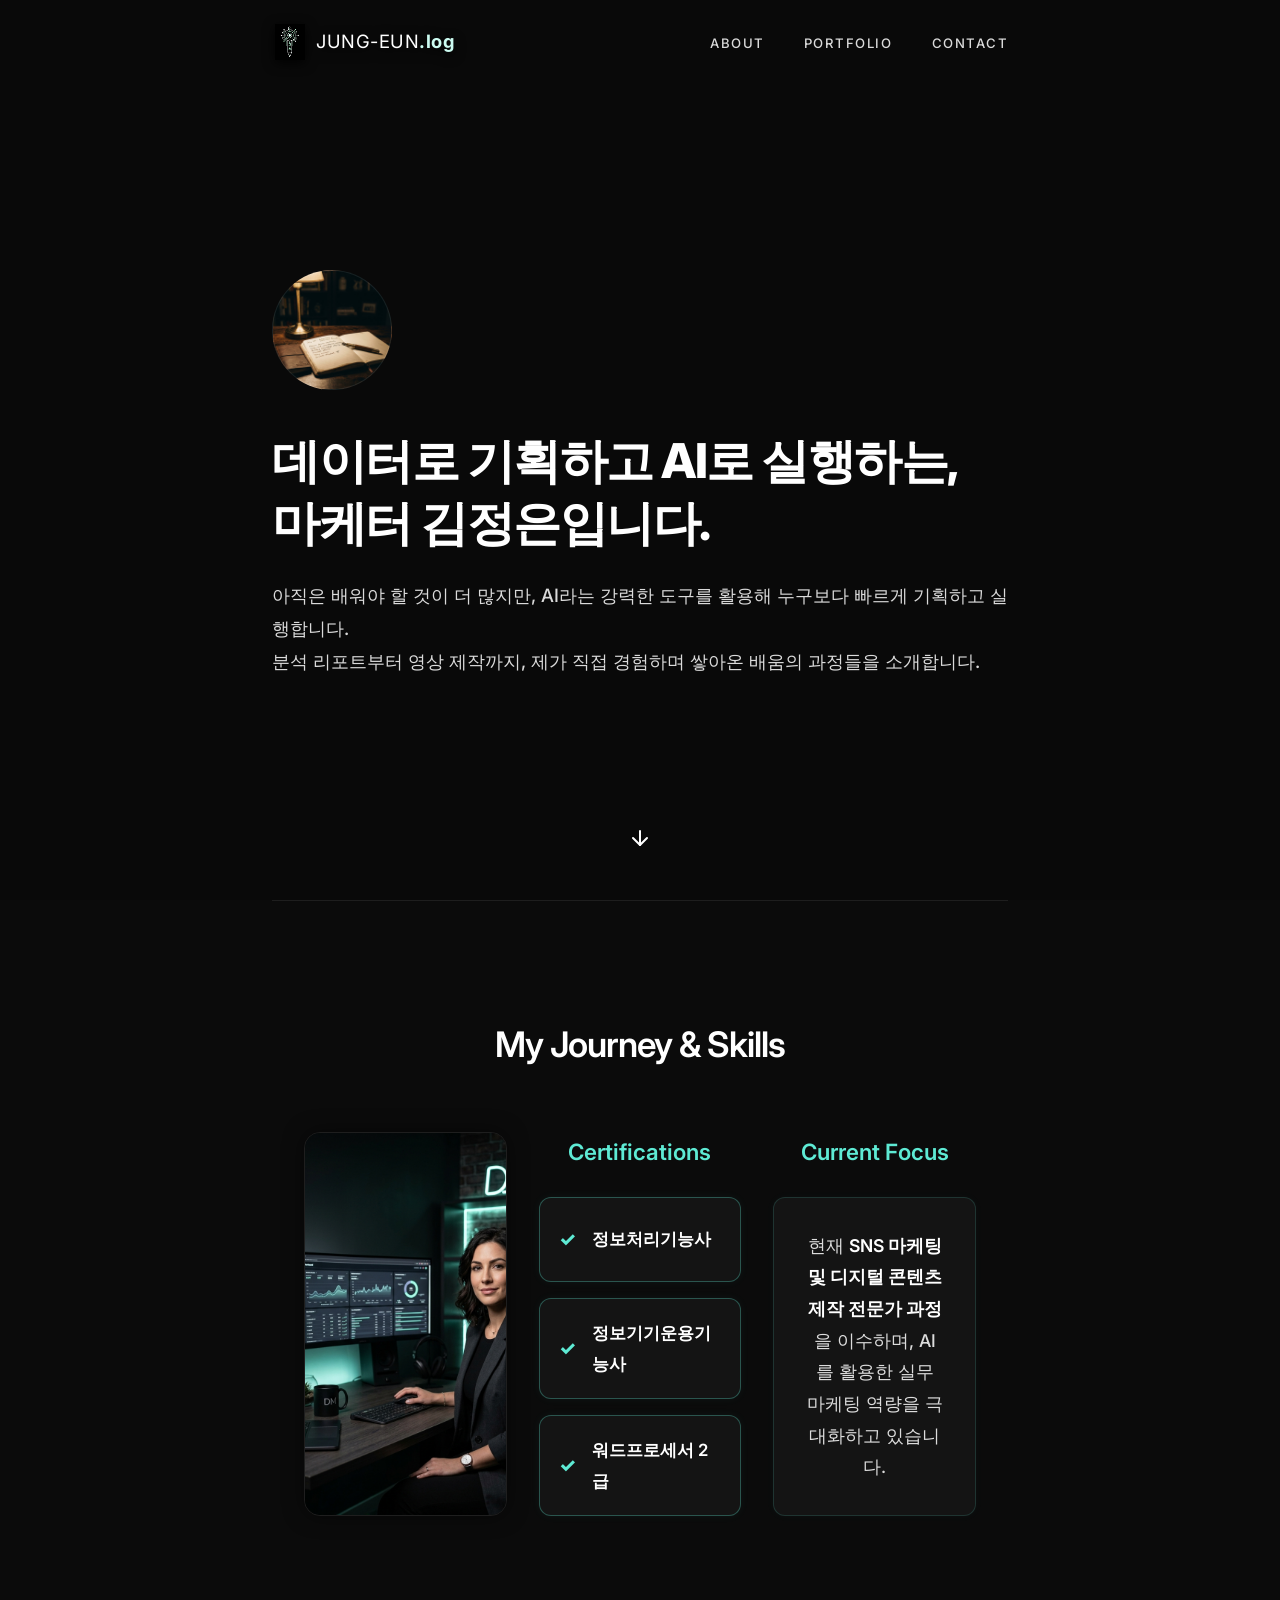
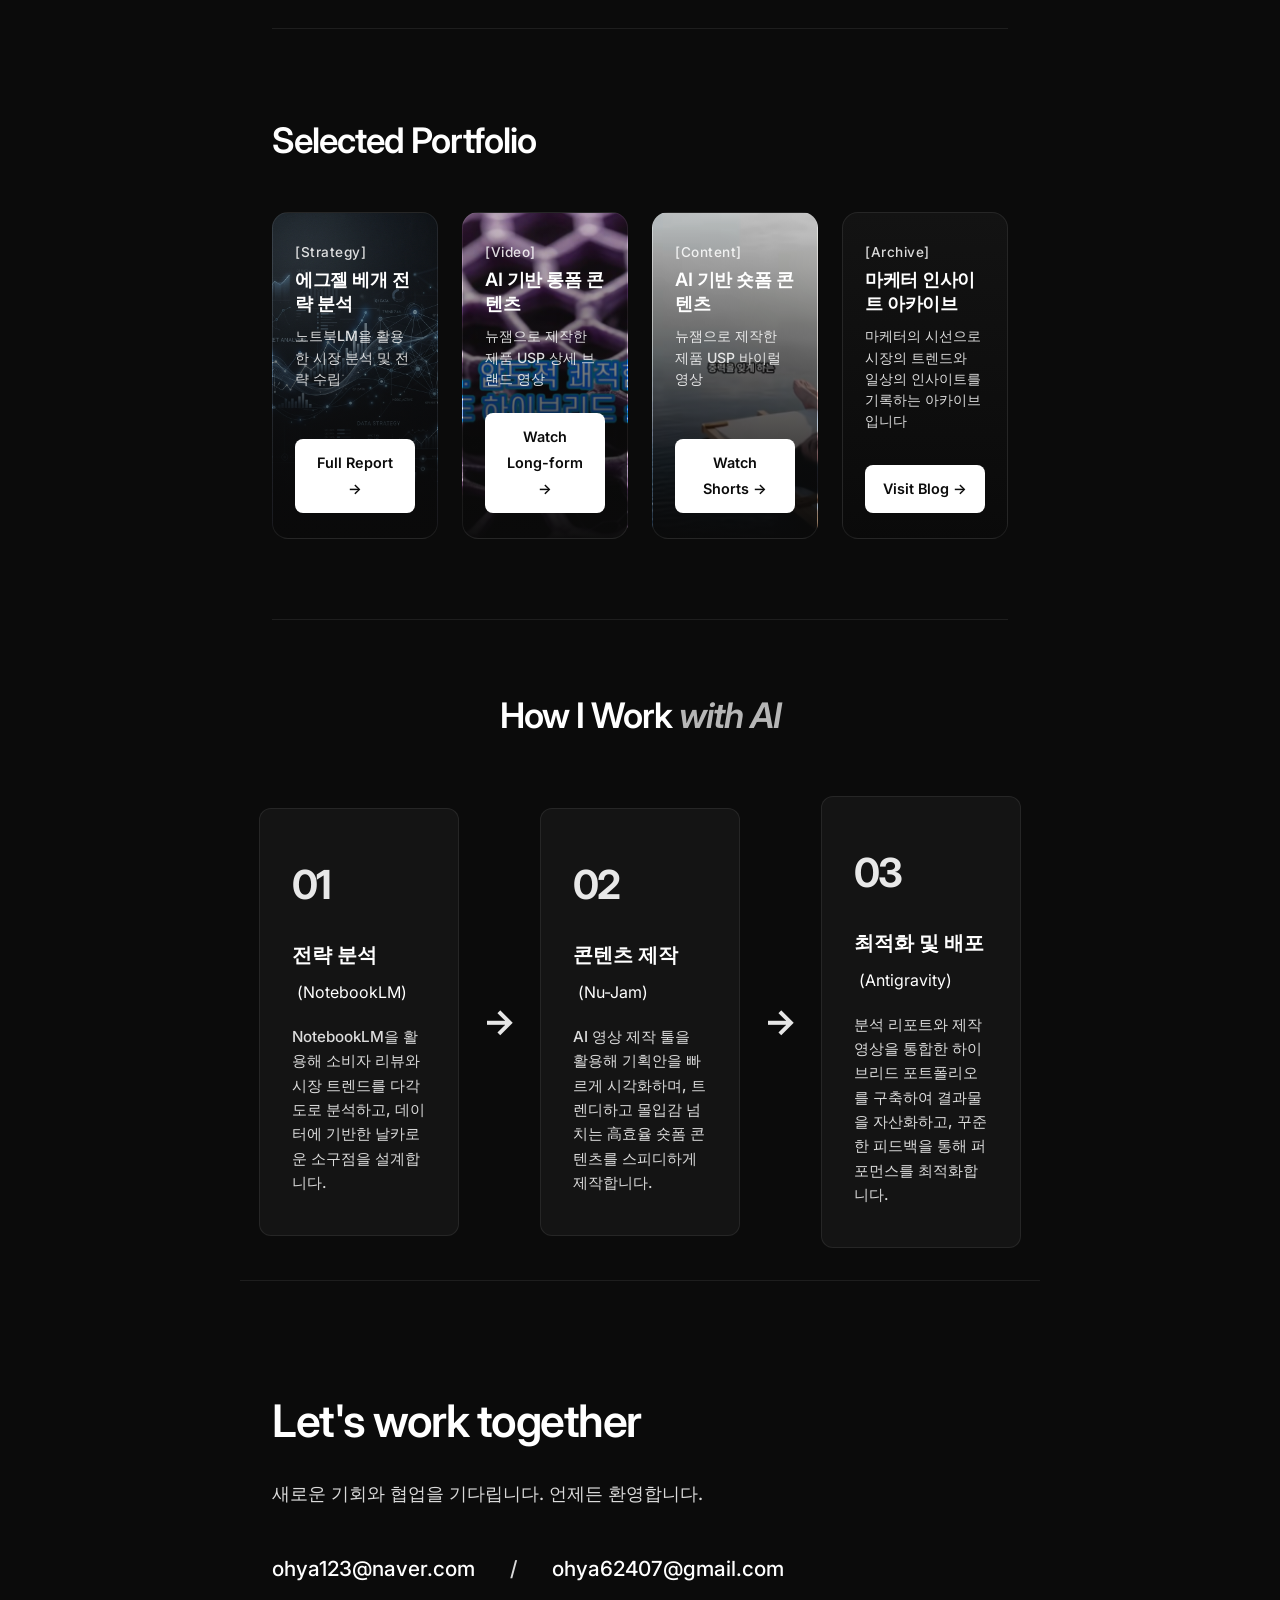
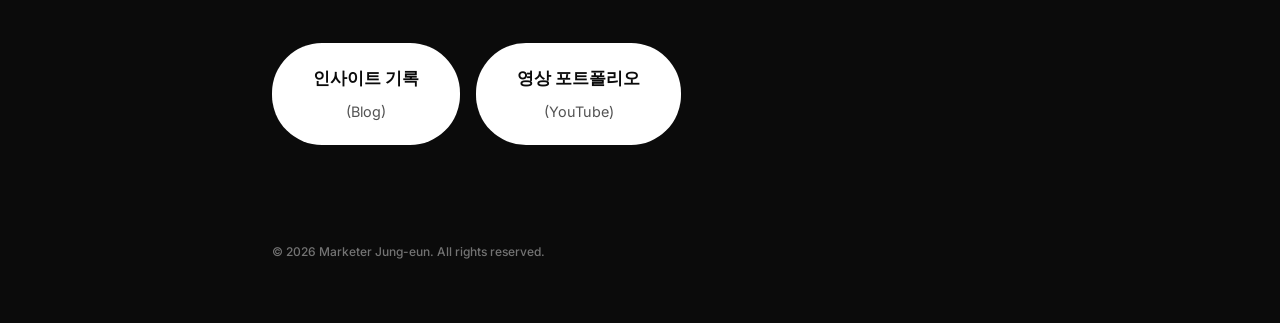
==== commit 0e803eb2: "Update Journey section to robust 3-column layout with profile image" ====
--- a/index.html
+++ b/index.html
@@ -58,32 +58,37 @@
         <section id="journey" class="journey-section fade-in">
             <h2 class="section-title">My Journey &amp; Skills</h2>
             
-            <div class="journey-content-vertical" style="display: flex; flex-direction: column; gap: 4rem;">
+            <div class="journey-3col-grid">
                 
-                <!-- 자격증 영역 (Horizontal Cards) -->
-                <div class="certifications-wrap">
+                <!-- 1. Profile Image -->
+                <div class="journey-col profile-col">
+                    <img src="marketer_profile.png" alt="Marketer Profile" class="profile-img" style="width: 100%; height: 100%; object-fit: cover; border-radius: 16px; border: 1px solid var(--border-color); box-shadow: 0 0 20px rgba(0,0,0,0.5);">
+                </div>
+
+                <!-- 2. Certifications (Vertical Stack) -->
+                <div class="journey-col cert-col">
                     <h3 style="font-size: 1.4rem; font-weight: 600; margin-bottom: 1.5rem; color: #5eead4; text-align: center;">Certifications</h3>
-                    <div style="display: grid; grid-template-columns: repeat(3, 1fr); gap: 1.5rem;">
-                        <div class="cert-card glow" style="padding: 1.5rem; background-color: var(--card-bg); border: 1px solid rgba(94, 234, 212, 0.3); border-radius: 16px; display: flex; flex-direction: column; align-items: center; justify-content: center; gap: 0.8rem; box-shadow: 0 0 15px rgba(94, 234, 212, 0.08); transition: all 0.3s ease; text-align: center;">
-                            <span style="color: #5eead4; font-weight: 800; font-size: 1.5rem;">✓</span>
-                            <span style="font-weight: 600; color: #ffffff; font-size: 1.1rem;">정보처리기능사</span>
+                    <div style="display: flex; flex-direction: column; gap: 1rem; height: calc(100% - 3.5rem);">
+                        <div class="cert-card glow" style="padding: 1.2rem; background-color: var(--card-bg); border: 1px solid rgba(94, 234, 212, 0.3); border-radius: 12px; display: flex; align-items: center; justify-content: flex-start; gap: 1rem; box-shadow: 0 0 10px rgba(94, 234, 212, 0.05); transition: all 0.3s ease; flex: 1;">
+                            <span style="color: #5eead4; font-weight: 800; font-size: 1.2rem;">✓</span>
+                            <span style="font-weight: 600; color: #ffffff; font-size: 1.05rem;">정보처리기능사</span>
                         </div>
-                        <div class="cert-card glow" style="padding: 1.5rem; background-color: var(--card-bg); border: 1px solid rgba(94, 234, 212, 0.3); border-radius: 16px; display: flex; flex-direction: column; align-items: center; justify-content: center; gap: 0.8rem; box-shadow: 0 0 15px rgba(94, 234, 212, 0.08); transition: all 0.3s ease; text-align: center;">
-                            <span style="color: #5eead4; font-weight: 800; font-size: 1.5rem;">✓</span>
-                            <span style="font-weight: 600; color: #ffffff; font-size: 1.1rem;">정보기기운용기능사</span>
+                        <div class="cert-card glow" style="padding: 1.2rem; background-color: var(--card-bg); border: 1px solid rgba(94, 234, 212, 0.3); border-radius: 12px; display: flex; align-items: center; justify-content: flex-start; gap: 1rem; box-shadow: 0 0 10px rgba(94, 234, 212, 0.05); transition: all 0.3s ease; flex: 1;">
+                            <span style="color: #5eead4; font-weight: 800; font-size: 1.2rem;">✓</span>
+                            <span style="font-weight: 600; color: #ffffff; font-size: 1.05rem;">정보기기운용기능사</span>
                         </div>
-                        <div class="cert-card glow" style="padding: 1.5rem; background-color: var(--card-bg); border: 1px solid rgba(94, 234, 212, 0.3); border-radius: 16px; display: flex; flex-direction: column; align-items: center; justify-content: center; gap: 0.8rem; box-shadow: 0 0 15px rgba(94, 234, 212, 0.08); transition: all 0.3s ease; text-align: center;">
-                            <span style="color: #5eead4; font-weight: 800; font-size: 1.5rem;">✓</span>
-                            <span style="font-weight: 600; color: #ffffff; font-size: 1.1rem;">워드프로세서 2급</span>
+                        <div class="cert-card glow" style="padding: 1.2rem; background-color: var(--card-bg); border: 1px solid rgba(94, 234, 212, 0.3); border-radius: 12px; display: flex; align-items: center; justify-content: flex-start; gap: 1rem; box-shadow: 0 0 10px rgba(94, 234, 212, 0.05); transition: all 0.3s ease; flex: 1;">
+                            <span style="color: #5eead4; font-weight: 800; font-size: 1.2rem;">✓</span>
+                            <span style="font-weight: 600; color: #ffffff; font-size: 1.05rem;">워드프로세서 2급</span>
                         </div>
                     </div>
                 </div>
 
-                <!-- 현재 포커스 영역 -->
-                <div class="focus-wrap">
+                <!-- 3. Current Focus -->
+                <div class="journey-col focus-col">
                     <h3 style="font-size: 1.4rem; font-weight: 600; margin-bottom: 1.5rem; color: #5eead4; text-align: center;">Current Focus</h3>
-                    <div class="focus-box" style="padding: 2.5rem; background-color: var(--card-bg); border: 1px solid var(--border-color); border-radius: 16px; text-align: center;">
-                        <p style="font-size: 1.15rem; line-height: 1.8; color: var(--text-secondary);">현재 <strong style="color: #ffffff; font-weight: 600;">SNS 마케팅 및 디지털 콘텐츠 제작 전문가 과정</strong>을 이수하며, AI를 활용한 실무 마케팅 역량을 극대화하고 있습니다.</p>
+                    <div class="focus-box glow" style="padding: 2rem; background-color: var(--card-bg); border: 1px solid rgba(94, 234, 212, 0.15); border-radius: 12px; display: flex; align-items: center; justify-content: center; height: calc(100% - 3.5rem); text-align: center; box-shadow: 0 0 10px rgba(94, 234, 212, 0.03); transition: all 0.3s ease;">
+                        <p style="font-size: 1.1rem; line-height: 1.8; color: var(--text-secondary);">현재 <strong style="color: #ffffff; font-weight: 600;">SNS 마케팅 및 디지털 콘텐츠 제작 전문가 과정</strong>을 이수하며, AI를 활용한 실무 마케팅 역량을 극대화하고 있습니다.</p>
                     </div>
                 </div>
                 
--- a/style.css
+++ b/style.css
@@ -238,7 +238,7 @@
 
 /* Journey & Skills Section */
 .journey-section {
-    max-width: 1000px;
+    max-width: 1200px; /* 3단 레이아웃을 위해 너비를 넓게 확충 */
     margin: 0 auto;
     padding: 7rem 2rem;
     border-top: 1px solid var(--border-color); /* 얇은 경계선 추가 */
@@ -254,23 +254,29 @@
     color: #ffffff;
 }
 
-.certifications-wrap {
-    width: 100%;
-}
-
-.focus-wrap {
-    width: 100%;
-}
-
-.cert-card.glow:hover {
+/* 3 Column Journey Grid Layout */
+.journey-3col-grid {
+    display: grid;
+    grid-template-columns: repeat(3, 1fr);
+    gap: 2rem;
+    align-items: stretch; /* 세 개 컬럼의 높이를 동일하게 유지 */
+}
+
+.journey-col {
+    display: flex;
+    flex-direction: column;
+}
+
+.cert-card.glow:hover, .focus-box.glow:hover {
     transform: translateY(-5px) scale(1.02);
     box-shadow: 0 0 25px rgba(94, 234, 212, 0.25) !important;
     border-color: rgba(94, 234, 212, 0.6) !important;
 }
 
-@media (max-width: 768px) {
-    .certifications-wrap > div {
-        grid-template-columns: 1fr !important;
+@media (max-width: 900px) {
+    .journey-3col-grid {
+        grid-template-columns: 1fr;
+        gap: 3rem;
     }
 }
 
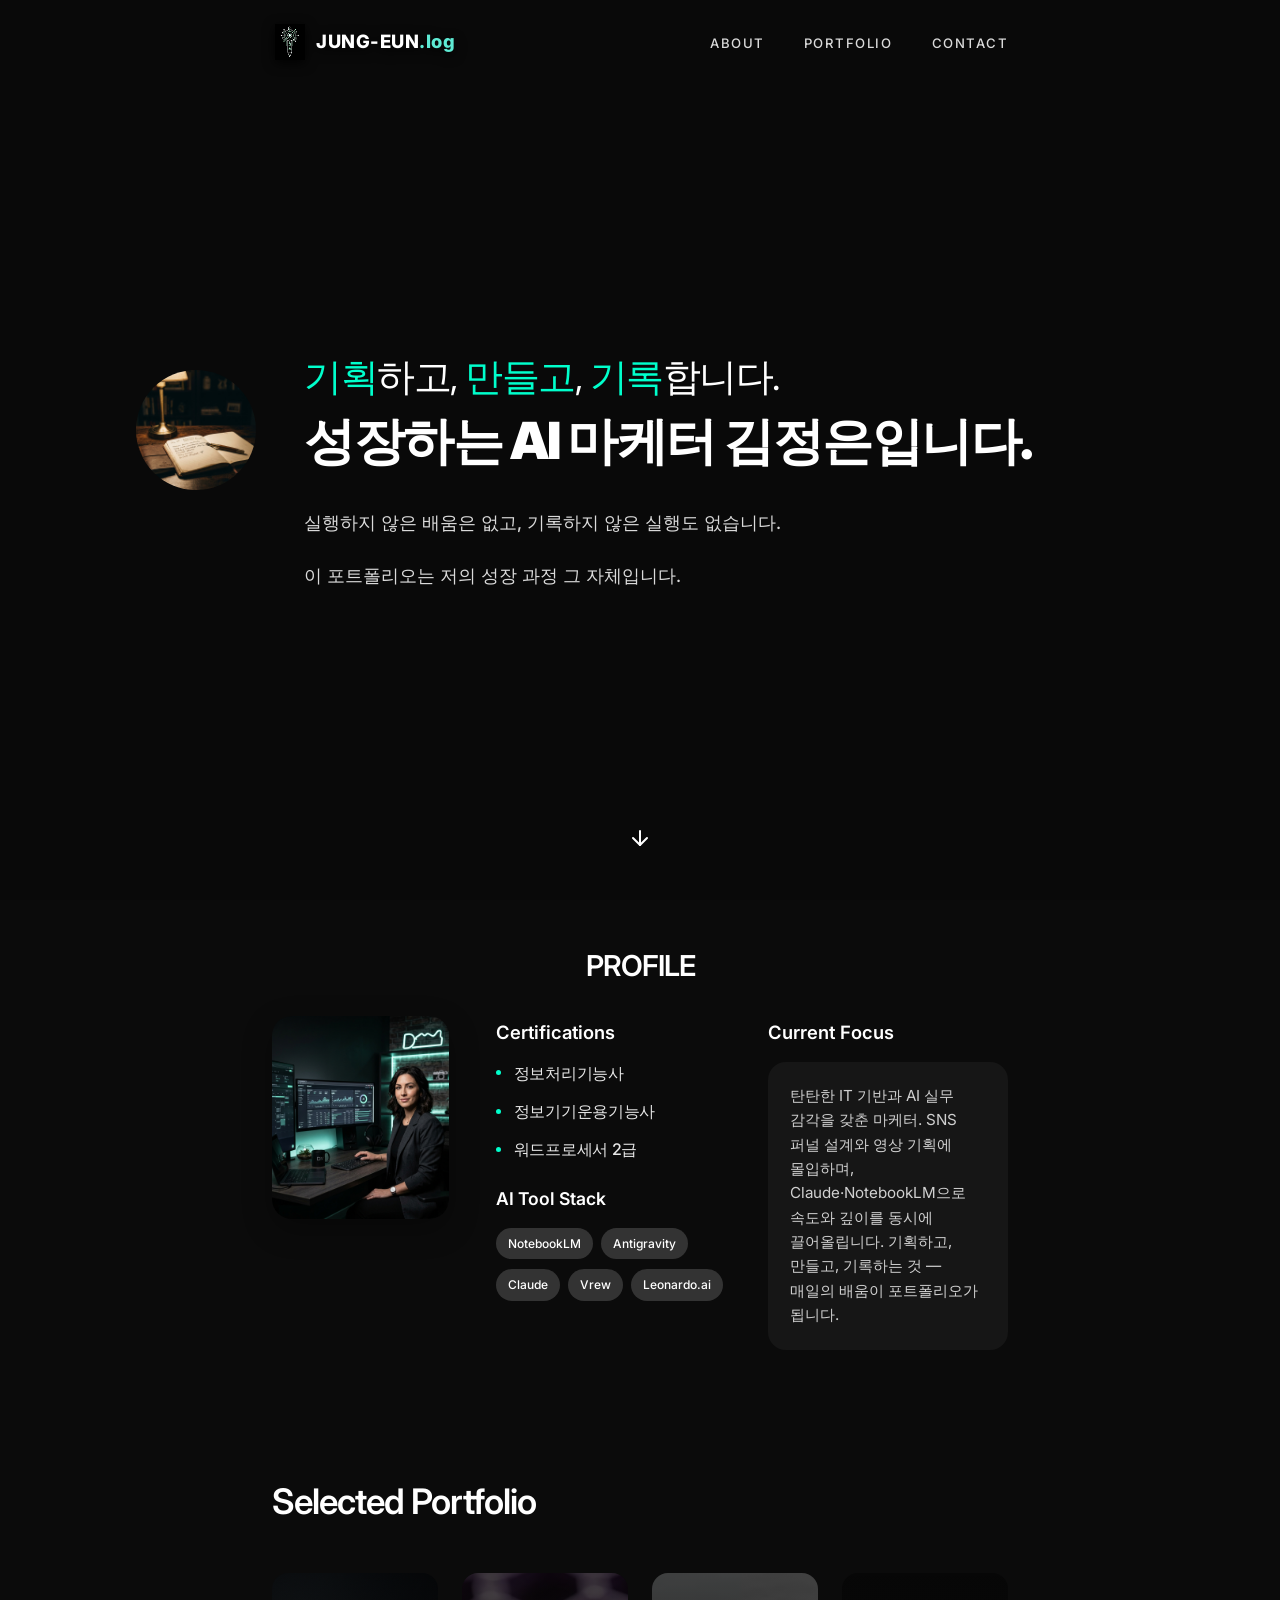
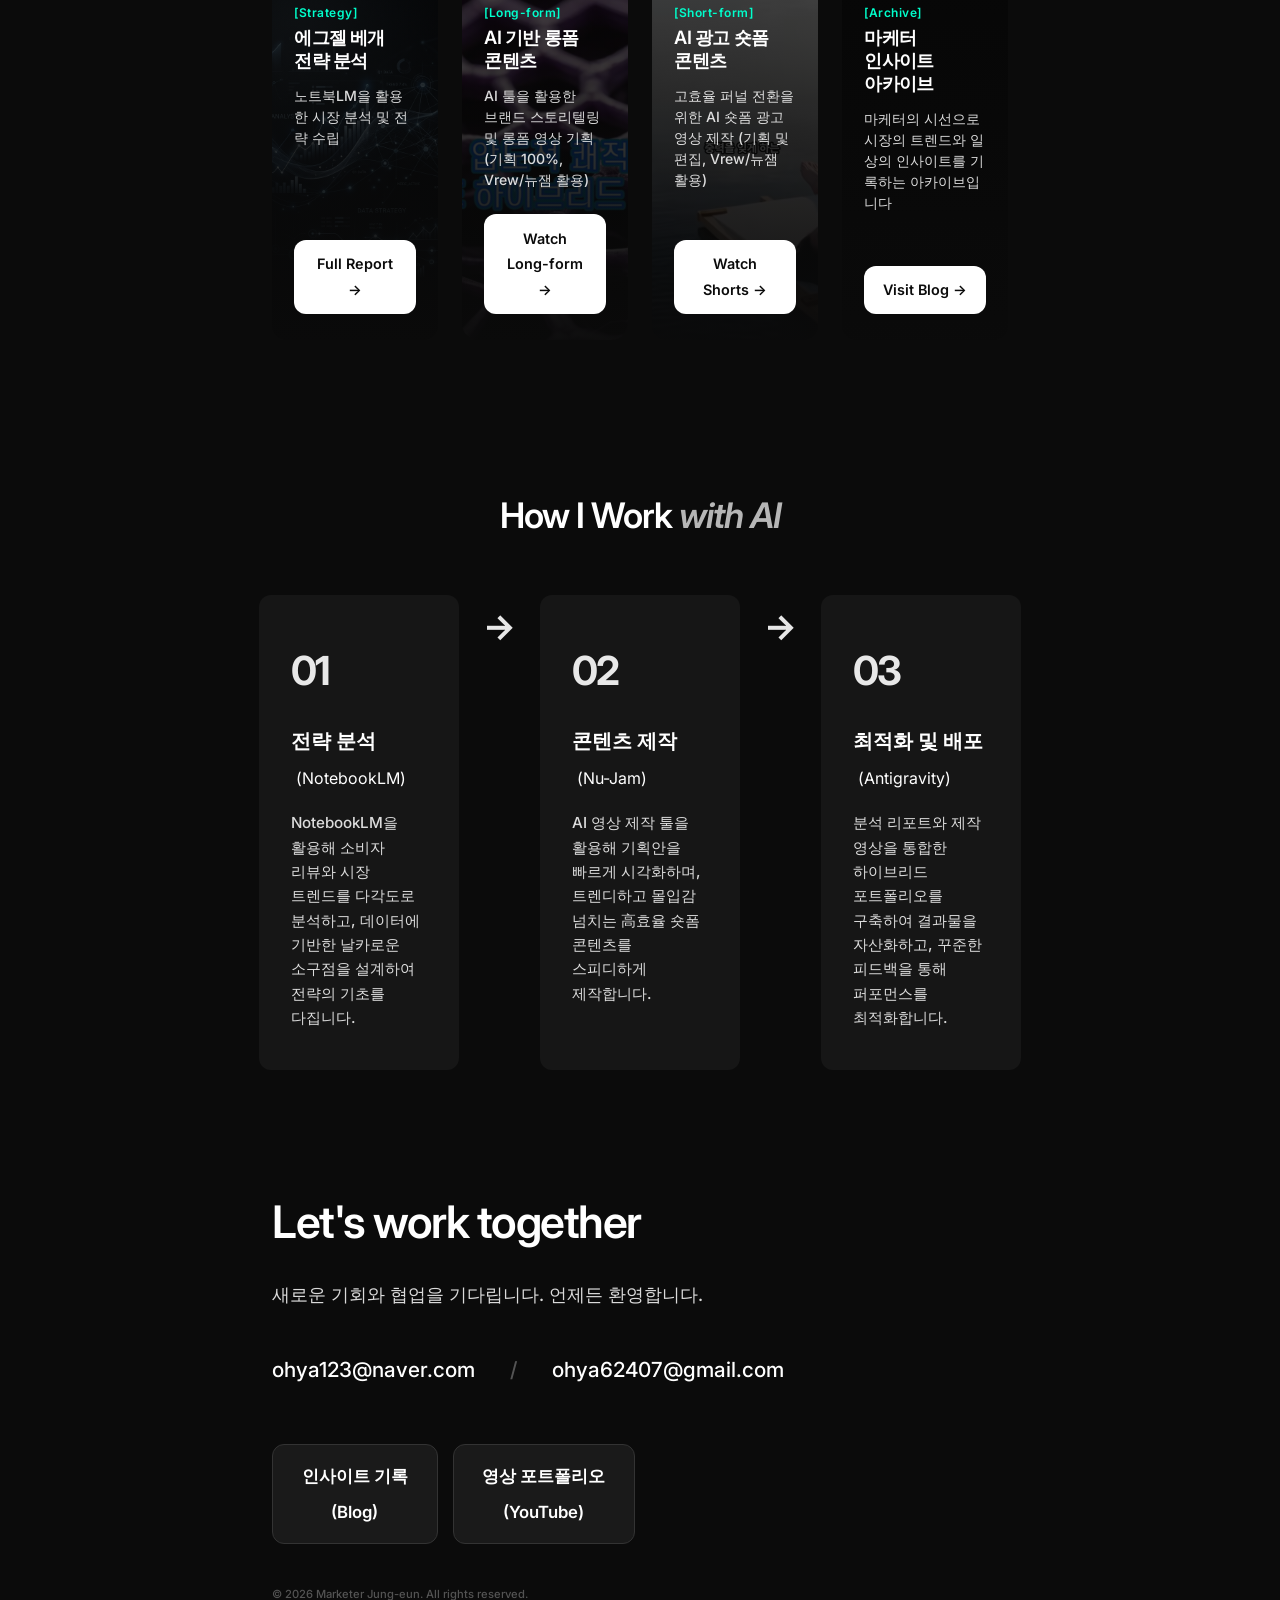
==== commit 3b513b08: "Final Polish: Revamped PROFILE section, refined Portfolio layout, and optimized UI/UX for final pres" ====
--- a/index.html
+++ b/index.html
@@ -36,10 +36,13 @@
                 </div>
             </div>
             <div class="hero-content">
-                <h1 class="title" style="color: #ffffff; font-size: 3rem; font-weight: 800; letter-spacing: -1.5px; line-height: 1.3;">데이터로 기획하고 AI로 실행하는,<br>마케터 김정은입니다.</h1>
-                <p class="description" style="font-size: 1.15rem; margin-top: 1.5rem;">
-                    아직은 배워야 할 것이 더 많지만, AI라는 강력한 도구를 활용해 누구보다 빠르게 기획하고 실행합니다.<br>
-                    분석 리포트부터 영상 제작까지, 제가 직접 경험하며 쌓아온 배움의 과정들을 소개합니다.
+                <h1 class="title" style="color: #ffffff; letter-spacing: -1.5px; line-height: 1.3;">
+                    <span style="font-weight: 400; font-size: 2.4rem;"><span style="color: #00FFCC;">기획</span>하고, <span style="color: #00FFCC;">만들고</span>, <span style="color: #00FFCC;">기록</span>합니다.</span><br>
+                    <span style="font-weight: 900; font-size: 3.2rem; display: inline-block; margin-top: 0.2rem;">성장하는 AI 마케터 김정은입니다.</span>
+                </h1>
+                <p class="description" style="font-size: 1.1rem; margin-top: 1.5rem; line-height: 3.0;">
+                    실행하지 않은 배움은 없고, 기록하지 않은 실행도 없습니다.<br>
+                    이 포트폴리오는 저의 성장 과정 그 자체입니다.
                 </p>
             </div>
         </div>
@@ -56,39 +59,55 @@
         
         <!-- My Journey & Skills Section -->
         <section id="journey" class="journey-section fade-in">
-            <h2 class="section-title">My Journey &amp; Skills</h2>
+            <h2 class="section-title">PROFILE</h2>
             
             <div class="journey-3col-grid">
                 
                 <!-- 1. Profile Image -->
                 <div class="journey-col profile-col">
-                    <img src="marketer_profile.png" alt="Marketer Profile" class="profile-img" style="width: 100%; height: 100%; object-fit: cover; border-radius: 16px; border: 1px solid var(--border-color); box-shadow: 0 0 20px rgba(0,0,0,0.5);">
+                    <img src="marketer_profile.png" alt="Marketer Profile" class="profile-img" style="width: 92%; aspect-ratio: 1 / 1.15; object-fit: cover; border-radius: 20px; box-shadow: 0 10px 30px rgba(0,0,0,0.3);">
                 </div>
 
-                <!-- 2. Certifications (Vertical Stack) -->
+                <!-- 2. 중앙: 역량 (Certifications & AI Tool Stack) -->
                 <div class="journey-col cert-col">
-                    <h3 style="font-size: 1.4rem; font-weight: 600; margin-bottom: 1.5rem; color: #5eead4; text-align: center;">Certifications</h3>
-                    <div style="display: flex; flex-direction: column; gap: 1rem; height: calc(100% - 3.5rem);">
-                        <div class="cert-card glow" style="padding: 1.2rem; background-color: var(--card-bg); border: 1px solid rgba(94, 234, 212, 0.3); border-radius: 12px; display: flex; align-items: center; justify-content: flex-start; gap: 1rem; box-shadow: 0 0 10px rgba(94, 234, 212, 0.05); transition: all 0.3s ease; flex: 1;">
-                            <span style="color: #5eead4; font-weight: 800; font-size: 1.2rem;">✓</span>
-                            <span style="font-weight: 600; color: #ffffff; font-size: 1.05rem;">정보처리기능사</span>
-                        </div>
-                        <div class="cert-card glow" style="padding: 1.2rem; background-color: var(--card-bg); border: 1px solid rgba(94, 234, 212, 0.3); border-radius: 12px; display: flex; align-items: center; justify-content: flex-start; gap: 1rem; box-shadow: 0 0 10px rgba(94, 234, 212, 0.05); transition: all 0.3s ease; flex: 1;">
-                            <span style="color: #5eead4; font-weight: 800; font-size: 1.2rem;">✓</span>
-                            <span style="font-weight: 600; color: #ffffff; font-size: 1.05rem;">정보기기운용기능사</span>
-                        </div>
-                        <div class="cert-card glow" style="padding: 1.2rem; background-color: var(--card-bg); border: 1px solid rgba(94, 234, 212, 0.3); border-radius: 12px; display: flex; align-items: center; justify-content: flex-start; gap: 1rem; box-shadow: 0 0 10px rgba(94, 234, 212, 0.05); transition: all 0.3s ease; flex: 1;">
-                            <span style="color: #5eead4; font-weight: 800; font-size: 1.2rem;">✓</span>
-                            <span style="font-weight: 600; color: #ffffff; font-size: 1.05rem;">워드프로세서 2급</span>
+                    <div style="margin-bottom: 0.8rem;">
+                        <h3 style="font-size: 1.15rem; font-weight: 600; margin-bottom: 0.6rem; color: #ffffff; margin-top: 0;">Certifications</h3>
+                        <ul style="list-style: none; padding: 0; margin: 0; display: flex; flex-direction: column; gap: 0.6rem;">
+                            <li style="display: flex; align-items: center; gap: 0.8rem;">
+                                <div style="width: 5px; height: 5px; border-radius: 50%; background-color: #00FFCC; flex-shrink: 0;"></div>
+                                <span style="font-size: 1rem; font-weight: 500; color: rgba(255,255,255,0.9); letter-spacing: -0.3px;">정보처리기능사</span>
+                            </li>
+                            <li style="display: flex; align-items: center; gap: 0.8rem;">
+                                <div style="width: 5px; height: 5px; border-radius: 50%; background-color: #00FFCC; flex-shrink: 0;"></div>
+                                <span style="font-size: 1rem; font-weight: 500; color: rgba(255,255,255,0.9); letter-spacing: -0.3px;">정보기기운용기능사</span>
+                            </li>
+                            <li style="display: flex; align-items: center; gap: 0.8rem;">
+                                <div style="width: 5px; height: 5px; border-radius: 50%; background-color: #00FFCC; flex-shrink: 0;"></div>
+                                <span style="font-size: 1rem; font-weight: 500; color: rgba(255,255,255,0.9); letter-spacing: -0.3px;">워드프로세서 2급</span>
+                            </li>
+                        </ul>
+                    </div>
+
+                    <!-- AI Tool Stack Added -->
+                    <div class="ai-tool-stack" style="margin-top: 0.4rem; padding-bottom: 0.8rem;">
+                        <h3 style="font-size: 1.1rem; font-weight: 600; margin-bottom: 0.3rem; color: #ffffff;">AI Tool Stack</h3>
+                        <div class="ai-tag-group" style="display: flex; flex-wrap: wrap; gap: 8px;">
+                            <span class="ai-tag" style="display: inline-block; background-color: #2a2a2a; color: #ffffff; padding: 5px 12px; border-radius: 20px; font-size: 0.75rem; font-weight: 500; border: none; white-space: nowrap;">NotebookLM</span>
+                            <span class="ai-tag" style="display: inline-block; background-color: #2a2a2a; color: #ffffff; padding: 5px 12px; border-radius: 20px; font-size: 0.75rem; font-weight: 500; border: none; white-space: nowrap;">Antigravity</span>
+                            <span class="ai-tag" style="display: inline-block; background-color: #2a2a2a; color: #ffffff; padding: 5px 12px; border-radius: 20px; font-size: 0.75rem; font-weight: 500; border: none; white-space: nowrap;">Claude</span>
+                            <span class="ai-tag" style="display: inline-block; background-color: #2a2a2a; color: #ffffff; padding: 5px 12px; border-radius: 20px; font-size: 0.75rem; font-weight: 500; border: none; white-space: nowrap;">Vrew</span>
+                            <span class="ai-tag" style="display: inline-block; background-color: #2a2a2a; color: #ffffff; padding: 5px 12px; border-radius: 20px; font-size: 0.75rem; font-weight: 500; border: none; white-space: nowrap;">Leonardo.ai</span>
                         </div>
                     </div>
                 </div>
 
-                <!-- 3. Current Focus -->
+                <!-- 3. 오른쪽: 비전 (Current Focus) -->
                 <div class="journey-col focus-col">
-                    <h3 style="font-size: 1.4rem; font-weight: 600; margin-bottom: 1.5rem; color: #5eead4; text-align: center;">Current Focus</h3>
-                    <div class="focus-box glow" style="padding: 2rem; background-color: var(--card-bg); border: 1px solid rgba(94, 234, 212, 0.15); border-radius: 12px; display: flex; align-items: center; justify-content: center; height: calc(100% - 3.5rem); text-align: center; box-shadow: 0 0 10px rgba(94, 234, 212, 0.03); transition: all 0.3s ease;">
-                        <p style="font-size: 1.1rem; line-height: 1.8; color: var(--text-secondary);">현재 <strong style="color: #ffffff; font-weight: 600;">SNS 마케팅 및 디지털 콘텐츠 제작 전문가 과정</strong>을 이수하며, AI를 활용한 실무 마케팅 역량을 극대화하고 있습니다.</p>
+                    <h3 style="font-size: 1.15rem; font-weight: 600; margin-bottom: 0.8rem; color: #ffffff; margin-top: 0;">Current Focus</h3>
+                    <div class="focus-box" style="padding: 1.4rem; background-color: var(--card-bg); border-radius: 18px; display: flex; flex-direction: column; transition: all 0.3s ease;">
+                        <p style="font-size: 0.95rem; line-height: 1.6; color: rgba(255, 255, 255, 0.8); font-weight: 400; word-break: keep-all;">
+                            탄탄한 IT 기반과 AI 실무 감각을 갖춘 마케터. SNS 퍼널 설계와 영상 기획에 몰입하며, Claude·NotebookLM으로 속도와 깊이를 동시에 끌어올립니다. 기획하고, 만들고, 기록하는 것 — 매일의 배움이 포트폴리오가 됩니다.
+                        </p>
                     </div>
                 </div>
                 
@@ -104,13 +123,13 @@
                     <a href="https://docs.google.com/document/d/1IwHeJQw0ogqHew46R_B7EQ-Llk67hNGsWAV2kJzEEoo/edit?usp=sharing" class="btn" target="_blank">Full Report &rarr;</a>
                 </div>
                 <div class="card longform-card">
-                    <h3><span class="card-category">[Video]</span><br>AI 기반 롱폼 콘텐츠</h3>
-                    <p>뉴잼으로 제작한 제품 USP 상세 브랜드 영상</p>
+                    <h3><span class="card-category">[Long-form]</span><br>AI 기반 롱폼 콘텐츠</h3>
+                    <p style="word-break: keep-all;">AI 툴을 활용한 브랜드 스토리텔링 및 롱폼 영상 기획 (기획 100%, Vrew/뉴잼 활용)</p>
                     <a href="https://www.youtube.com/watch?v=dLqYDV6BTFc" class="btn" target="_blank">Watch Long-form &rarr;</a>
                 </div>
                 <div class="card shorts-card">
-                    <h3><span class="card-category">[Content]</span><br>AI 기반 숏폼 콘텐츠</h3>
-                    <p>뉴잼으로 제작한 제품 USP 바이럴 영상</p>
+                    <h3><span class="card-category">[Short-form]</span><br>AI 광고 숏폼 콘텐츠</h3>
+                    <p style="word-break: keep-all;">고효율 퍼널 전환을 위한 AI 숏폼 광고 영상 제작 (기획 및 편집, Vrew/뉴잼 활용)</p>
                     <a href="https://www.youtube.com/shorts/g-BDksmwR1o" class="btn" target="_blank">Watch Shorts &rarr;</a>
                 </div>
                 <div class="card blog-card">
@@ -126,20 +145,20 @@
             <div class="workflow-grid">
                 <div class="step-card">
                     <div class="step-number">01</div>
-                    <h3 class="step-title">전략 분석 <span class="ai-tool">(NotebookLM)</span></h3>
-                    <p class="step-desc">NotebookLM을 활용해 소비자 리뷰와 시장 트렌드를 다각도로 분석하고, 데이터에 기반한 날카로운 소구점을 설계합니다.</p>
+                    <h3 class="step-title" style="word-break: keep-all;">전략 분석 <span class="ai-tool">(NotebookLM)</span></h3>
+                    <p class="step-desc" style="word-break: keep-all;">NotebookLM을 활용해 소비자 리뷰와 시장 트렌드를 다각도로 분석하고, 데이터에 기반한 날카로운 소구점을 설계하여 전략의 기초를 다집니다.</p>
                 </div>
                 <div class="step-arrow">&rarr;</div>
                 <div class="step-card">
                     <div class="step-number">02</div>
-                    <h3 class="step-title">콘텐츠 제작 <span class="ai-tool">(Nu-Jam)</span></h3>
-                    <p class="step-desc">AI 영상 제작 툴을 활용해 기획안을 빠르게 시각화하며, 트렌디하고 몰입감 넘치는 高효율 숏폼 콘텐츠를 스피디하게 제작합니다.</p>
+                    <h3 class="step-title" style="word-break: keep-all;">콘텐츠 제작 <span class="ai-tool">(Nu-Jam)</span></h3>
+                    <p class="step-desc" style="word-break: keep-all;">AI 영상 제작 툴을 활용해 기획안을 빠르게 시각화하며, 트렌디하고 몰입감 넘치는 高효율 숏폼 콘텐츠를 스피디하게 제작합니다.</p>
                 </div>
                 <div class="step-arrow">&rarr;</div>
                 <div class="step-card">
                     <div class="step-number">03</div>
-                    <h3 class="step-title">최적화 및 배포 <span class="ai-tool">(Antigravity)</span></h3>
-                    <p class="step-desc">분석 리포트와 제작 영상을 통합한 하이브리드 포트폴리오를 구축하여 결과물을 자산화하고, 꾸준한 피드백을 통해 퍼포먼스를 최적화합니다.</p>
+                    <h3 class="step-title" style="word-break: keep-all;">최적화 및 배포 <span class="ai-tool">(Antigravity)</span></h3>
+                    <p class="step-desc" style="word-break: keep-all;">분석 리포트와 제작 영상을 통합한 하이브리드 포트폴리오를 구축하여 결과물을 자산화하고, 꾸준한 피드백을 통해 퍼포먼스를 최적화합니다.</p>
                 </div>
             </div>
         </section>
--- a/style.css
+++ b/style.css
@@ -11,12 +11,13 @@
     --text-primary: #ffffff; /* 완전히 쨍한 Pure White */
     --text-secondary: rgba(255, 255, 255, 0.85); /* 보조 텍스트도 밝게 */
     --accent: #ffffff;
-    --card-bg: #141414;
-    --border-color: rgba(255, 255, 255, 0.08); /* 연한 가로 구분선 색상 */
+    --card-bg: #161616; /* 조금 더 밝게 조정 */
+    --border-color: transparent; /* 테두리 제거를 위해 투명하게 변경 */
 }
 
 html {
     scroll-behavior: smooth;
+    scroll-padding-top: 80px; /* 고정 네비바 높이만큼 스크롤 위치 보정 */
 }
 
 body {
@@ -75,15 +76,15 @@
 }
 
 .logo-text {
-    font-weight: 400;
+    font-weight: 800; /* Extra-bold로 강화 */
     font-size: 1.15rem;
     letter-spacing: 0.5px;
     color: var(--text-primary);
 }
 
 .log-highlight {
-    font-weight: 700;
-    color: #ccfbf1; /* 기존의 고급스러운 민트 하이라이트로 원복 */
+    font-weight: 800;
+    color: #5eead4; /* 더 명확한 민트 컬러 적용 */
 }
 
 .nav-links a {
@@ -142,16 +143,19 @@
     position: relative;
     z-index: 1;
     width: 100%;
-    max-width: 800px;
+    max-width: 1200px;
     margin: 0 auto;
     padding: 0 2rem;
     display: flex;
-    flex-direction: column;
+    flex-direction: row;
     align-items: flex-start;
+    gap: 3rem;
 }
 
 .profile-pic-container {
-    margin-bottom: 2.5rem;
+    flex-shrink: 0;
+    margin-top: 25px;
+    margin-left: 4rem;
 }
 
 .profile-placeholder {
@@ -159,11 +163,10 @@
     height: 120px;
     border-radius: 50%;
     background-color: var(--card-bg);
-    border: 1px solid var(--border-color);
     background-image: url('profile.png');
     background-size: cover;
     background-position: center;
-    transition: transform 0.4s ease, border-color 0.4s ease;
+    transition: transform 0.4s ease;
 }
 
 .profile-placeholder:hover {
@@ -199,7 +202,6 @@
     padding: 0.5rem 1.2rem;
     border-radius: 30px;
     font-size: 0.85rem;
-    border: 1px solid var(--border-color);
     transition: all 0.3s ease;
 }
 
@@ -236,30 +238,29 @@
     }
 }
 
-/* Journey & Skills Section */
+/* PROFILE Section (Compact) */
 .journey-section {
-    max-width: 1200px; /* 3단 레이아웃을 위해 너비를 넓게 확충 */
+    max-width: 1200px;
     margin: 0 auto;
-    padding: 7rem 2rem;
-    border-top: 1px solid var(--border-color); /* 얇은 경계선 추가 */
-    /* border-bottom은 자식 컴포넌트인 Selected Portfolio가 이미 위쪽에 선을 그어서 깔끔하게 구분됨 */
+    padding: 2.5rem 0; /* 패딩 추가 축소 */
 }
 
 .journey-section .section-title {
-    font-size: 2.2rem;
-    font-weight: 600;
-    margin-bottom: 3.5rem;
+    font-size: 1.8rem;
+    font-weight: 600;
+    margin-bottom: 1.5rem; /* 여백 추가 축소 */
     text-align: center;
     letter-spacing: -1px;
     color: #ffffff;
+    word-break: keep-all;
 }
 
 /* 3 Column Journey Grid Layout */
 .journey-3col-grid {
     display: grid;
-    grid-template-columns: repeat(3, 1fr);
-    gap: 2rem;
-    align-items: stretch; /* 세 개 컬럼의 높이를 동일하게 유지 */
+    grid-template-columns: 1fr 1.25fr 1.25fr;
+    gap: 2rem; /* 간격 축소 */
+    align-items: start;
 }
 
 .journey-col {
@@ -268,9 +269,9 @@
 }
 
 .cert-card.glow:hover, .focus-box.glow:hover {
-    transform: translateY(-5px) scale(1.02);
-    box-shadow: 0 0 25px rgba(94, 234, 212, 0.25) !important;
-    border-color: rgba(94, 234, 212, 0.6) !important;
+    transform: translateY(-4px);
+    background-color: #222222 !important;
+    box-shadow: 0 0 25px rgba(0, 255, 204, 0.15) !important;
 }
 
 @media (max-width: 900px) {
@@ -283,7 +284,6 @@
 /* Selected Portfolio Section */
 .selected-portfolio {
     padding: 80px 0 0;
-    border-top: 1px solid var(--border-color); /* 섹션 시각적 구분선 추가 */
 }
 
 .selected-portfolio h2 {
@@ -302,9 +302,9 @@
 
 .card-category {
     display: inline-block;
-    color: var(--text-secondary);
-    font-size: 0.85rem;
-    font-weight: 500;
+    color: #00FFCC; /* 로고 민트색과 통일 */
+    font-size: 0.75rem; /* 제목보다 작게 조절 */
+    font-weight: 600;
     margin-bottom: 0.4rem;
     letter-spacing: 0.5px;
 }
@@ -313,10 +313,9 @@
     background-color: var(--card-bg);
     border-radius: 16px;
     overflow: hidden;
-    border: 1px solid var(--border-color);
     display: flex;
     box-shadow: 0 10px 30px rgba(0, 0, 0, 0.5);
-    transition: transform 0.4s ease, border-color 0.4s ease;
+    transition: transform 0.4s ease;
 }
 
 .selected-video:hover {
@@ -333,14 +332,13 @@
 .selected-blog-card {
     background-color: var(--card-bg);
     border-radius: 16px;
-    border: 1px solid var(--border-color);
     padding: 2.5rem;
     display: flex;
     flex-direction: column;
     justify-content: center;
     text-decoration: none;
     box-shadow: 0 10px 30px rgba(0, 0, 0, 0.5);
-    transition: transform 0.4s ease, border-color 0.4s ease, box-shadow 0.4s ease;
+    transition: transform 0.4s ease, box-shadow 0.4s ease;
 }
 
 .selected-blog-card:hover {
@@ -388,7 +386,6 @@
 /* Portfolio Section */
 .portfolio {
     padding: 90px 0;
-    border-top: 1px solid var(--border-color);
 }
 
 .portfolio h2 {
@@ -406,10 +403,9 @@
 
 .card {
     background-color: var(--card-bg);
-    padding: 1.6rem 1.4rem; /* 높이를 컴팩트하게 줄임 */
+    padding: 1.6rem 1.4rem;
     border-radius: 16px;
-    border: 1px solid var(--border-color);
-    transition: transform 0.4s ease, border-color 0.4s ease;
+    transition: transform 0.4s ease;
     display: flex;
     flex-direction: column;
 }
@@ -420,11 +416,13 @@
 }
 
 .card h3 {
-    margin-bottom: 0.6rem; /* 불필요한 공백 최소화 */
-    font-size: 1.15rem; /* 살짝 줄여서 4열에서 넘치지 않게 조절 */
-    font-weight: 600;
-    letter-spacing: -0.5px;
-    line-height: 1.3;
+    margin-bottom: 0.8rem;
+    font-size: 1.15rem;
+    font-weight: 600;
+    letter-spacing: -0.8px; /* 자간을 더 좁혀서 가독성 향상 */
+    line-height: 1.25; /* 줄 간격 최적화 */
+    word-break: keep-all; /* 단어 단위 줄바꿈 강제 */
+    text-align: left; /* 좌측 정렬 명시 */
 }
 
 .card p {
@@ -440,7 +438,7 @@
     color: var(--bg-color);
     background-color: var(--text-primary);
     padding: 0.7rem 1rem;
-    border-radius: 8px;
+    border-radius: 12px; /* 12px로 통일 */
     text-align: center;
     font-size: 0.9rem;
     font-weight: 600;
@@ -454,7 +452,6 @@
     opacity: 0.8;
 }
 
-/* Custom Background for Cards */
 .strategy-card, 
 .longform-card, 
 .shorts-card, 
@@ -462,30 +459,22 @@
     background-size: cover;
     background-position: center;
     background-repeat: no-repeat;
-    border-color: rgba(255, 255, 255, 0.08); /* 약간의 경계선 하이라이트 */
-}
-
-.strategy-card:hover, 
-.longform-card:hover, 
-.shorts-card:hover, 
-.blog-card:hover {
-    border-color: rgba(255, 255, 255, 0.2);
 }
 
 .strategy-card {
-    background-image: linear-gradient(to bottom, rgba(10, 10, 10, 0.1) 0%, rgba(10, 10, 10, 0.98) 100%), url('strategy_bg.png');
+    background-image: linear-gradient(to bottom, rgba(0, 0, 0, 0.7) 0%, rgba(10, 10, 10, 0.98) 100%), url('strategy_bg.png'); /* 오버레이 더 진하게 */
 }
 
 .longform-card {
-    background-image: linear-gradient(to bottom, rgba(10, 10, 10, 0.1) 0%, rgba(10, 10, 10, 0.98) 100%), url('캡처2.png');
+    background-image: linear-gradient(to bottom, rgba(0, 0, 0, 0.7) 0%, rgba(10, 10, 10, 0.98) 100%), url('캡처2.png');
 }
 
 .shorts-card {
-    background-image: linear-gradient(to bottom, rgba(10, 10, 10, 0.1) 0%, rgba(10, 10, 10, 0.98) 100%), url('캡처3.png');
+    background-image: linear-gradient(to bottom, rgba(0, 0, 0, 0.7) 0%, rgba(10, 10, 10, 0.98) 100%), url('캡처3.png');
 }
 
 .blog-card {
-    background-image: linear-gradient(to bottom, rgba(10, 10, 10, 0.1) 0%, rgba(10, 10, 10, 0.98) 100%), url('캡처1.png'); /* 주의: 실제 확장자가 png입니다 */
+    background-image: linear-gradient(to bottom, rgba(0, 0, 0, 0.7) 0%, rgba(10, 10, 10, 0.98) 100%), url('캡처1.png'); /* 주의: 실제 확장자가 png입니다 */
 }
 
 .card .btn-group {
@@ -525,31 +514,28 @@
 /* Workflow Section */
 .workflow {
     margin: 5rem auto 2rem;
-    padding: 4rem 2rem 0; /* 상단 구분을 위한 여백 추가 */
-    border-top: 1px solid var(--border-color); /* 가로 구분선 추가 */
+    padding: 4rem 2rem 0;
 }
 
 .workflow-grid {
     display: flex;
     justify-content: center;
-    align-items: center;
+    align-items: stretch; /* 박스 높이 동일하게 고정 */
     gap: 1.5rem;
 }
 
 .step-card {
     background-color: var(--card-bg);
-    border: 1px solid var(--border-color);
     padding: 2.5rem 2rem;
     border-radius: 12px;
     flex: 1; /* equal width */
     min-width: 200px;
     position: relative;
-    transition: transform 0.3s ease, border-color 0.3s ease;
+    transition: transform 0.3s ease;
 }
 
 .step-card:hover {
     transform: translateY(-5px);
-    border-color: rgba(255, 255, 255, 0.2);
 }
 
 .step-number {
@@ -603,8 +589,7 @@
 .footer {
     max-width: 800px;
     margin: 0 auto;
-    padding: 100px 2rem 60px; /* 위쪽 여백 조절하여 자연스럽게 연결 */
-    border-top: 1px solid var(--border-color);
+    padding: 80px 2rem 40px; /* 상단 여백 소폭 축소 및 하단 여백 최적화 */
     display: flex;
     flex-direction: column;
 }
@@ -651,7 +636,7 @@
 }
 
 .email-separator {
-    color: var(--text-secondary);
+    color: rgba(255, 255, 255, 0.3); /* 더 은은한 회색으로 변경 */
     font-size: 1.3rem;
     margin: 0 1.2rem; /* 슬래시 좌우 간격 확장 */
 }
@@ -659,53 +644,79 @@
 .contact-links {
     display: flex;
     flex-wrap: wrap;
-    gap: 1rem;
-    margin-bottom: 6rem;
+    gap: 15px; /* 버튼 사이 간격 */
+    margin-bottom: 40px; /* 버튼과 Copyright 사이 간격 */
 }
 
 .contact-links .btn {
-    text-decoration: none;
-    color: var(--bg-color);
-    background-color: var(--text-primary);
-    padding: 1.2rem 2.5rem; /* 터치 영역 확대 */
-    border-radius: 50px; /* 더 둥글고 세련된 알약 형태(Pill shape) */
+    text-decoration: none; /* 밑줄 제거 */
+    color: #FFFFFF !important;
+    background-color: #1a1a1a; /* 어두운 그레이 배경 */
+    border: 1px solid #333; /* 얇고 은은한 테두리 */
+    padding: 1rem 1.8rem;
+    border-radius: 12px;
     font-size: 1.05rem;
     font-weight: 600;
     text-align: center;
     white-space: nowrap;
-    transition: all 0.3s cubic-bezier(0.4, 0, 0.2, 1); /* 부드러운 애니메이션 통일 */
+    transition: all 0.3s ease;
     display: flex;
     flex-direction: column;
     align-items: center;
     justify-content: center;
     gap: 0.35rem;
-    border: 1px solid transparent;
-}
-
-.contact-links .btn-subtext {
-    font-size: 0.9rem;
-    font-weight: 400;
-    opacity: 0.7;
-    transition: opacity 0.3s ease;
 }
 
 .contact-links .btn:hover {
-    background-color: #5eead4; /* 호버 시 민트색 테마 적용 */
-    color: #0b0b0b;
-    transform: translateY(-4px); /* 떠오르는 효과 */
-    box-shadow: 0 10px 25px rgba(94, 234, 212, 0.35); /* 진한 민트 스머지 그림자 */
+    color: #00FFCC !important; /* 호버 시 민트색 */
+    border-color: #00FFCC; /* 테두리 민트색 */
+    transform: translateY(-4px);
+    background-color: #222222;
 }
 
 .contact-links .btn:hover .btn-subtext {
     opacity: 0.9;
 }
 
+/* AI Tool Stack Tags (Compact) */
+.ai-tool-stack {
+    margin-top: 1.5rem; /* 여백 축소 */
+}
+
+.ai-tag-group {
+    display: flex;
+    flex-wrap: wrap;
+    gap: 0.5rem; /* 간격 더 축소 */
+    margin-top: 0.8rem; /* 상단 여백 축소 */
+}
+
+.ai-tag {
+    display: inline-block;
+    background-color: #333333 !important; /* 배경색 강제 적용 */
+    color: #ffffff !important;
+    padding: 6px 14px;
+    border-radius: 20px;
+    font-size: 0.8rem;
+    font-weight: 500;
+    transition: all 0.3s ease;
+    border: none;
+    white-space: nowrap;
+    margin-bottom: 2px;
+}
+
+.ai-tag:hover {
+    background-color: rgba(255, 255, 255, 0.1);
+    color: #ffffff;
+    transform: translateY(-2px);
+}
+
 .copyright {
     color: var(--text-secondary);
-    font-size: 0.75rem; /* 아주 작은 폰트 적용 */
-    opacity: 0.5; /* 시각적으로 은은하게 처리 */
+    font-size: 0.7rem;
+    opacity: 0.35;
     width: 100%;
     text-align: left;
+    padding-bottom: 30px; /* 사이트 하단 끝 여백 축소 */
 }
 
 /* Animations */
@@ -743,6 +754,11 @@
     .nav-container {
         padding: 1.2rem;
     }
+    .hero-container {
+        flex-direction: column;
+        align-items: flex-start;
+        gap: 1.5rem;
+    }
     .hero-content .title {
         font-size: 2.2rem;
     }
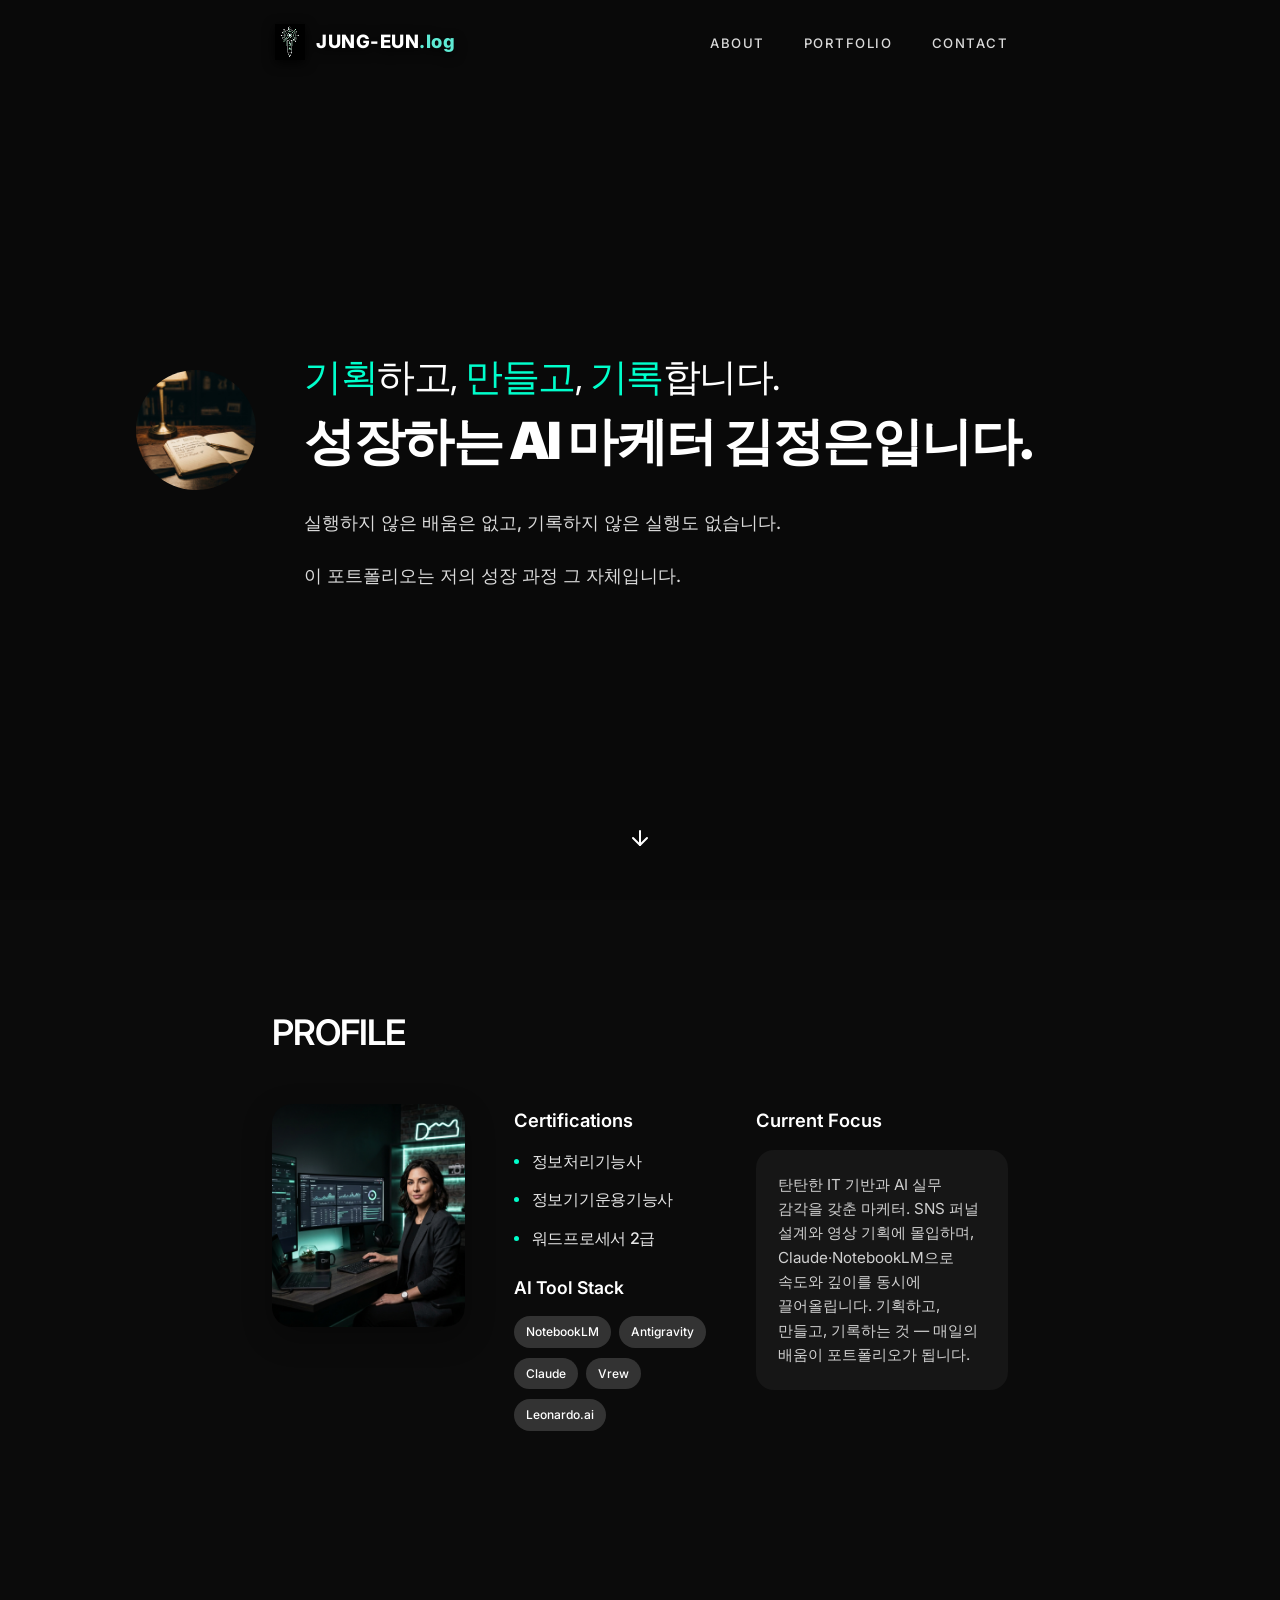
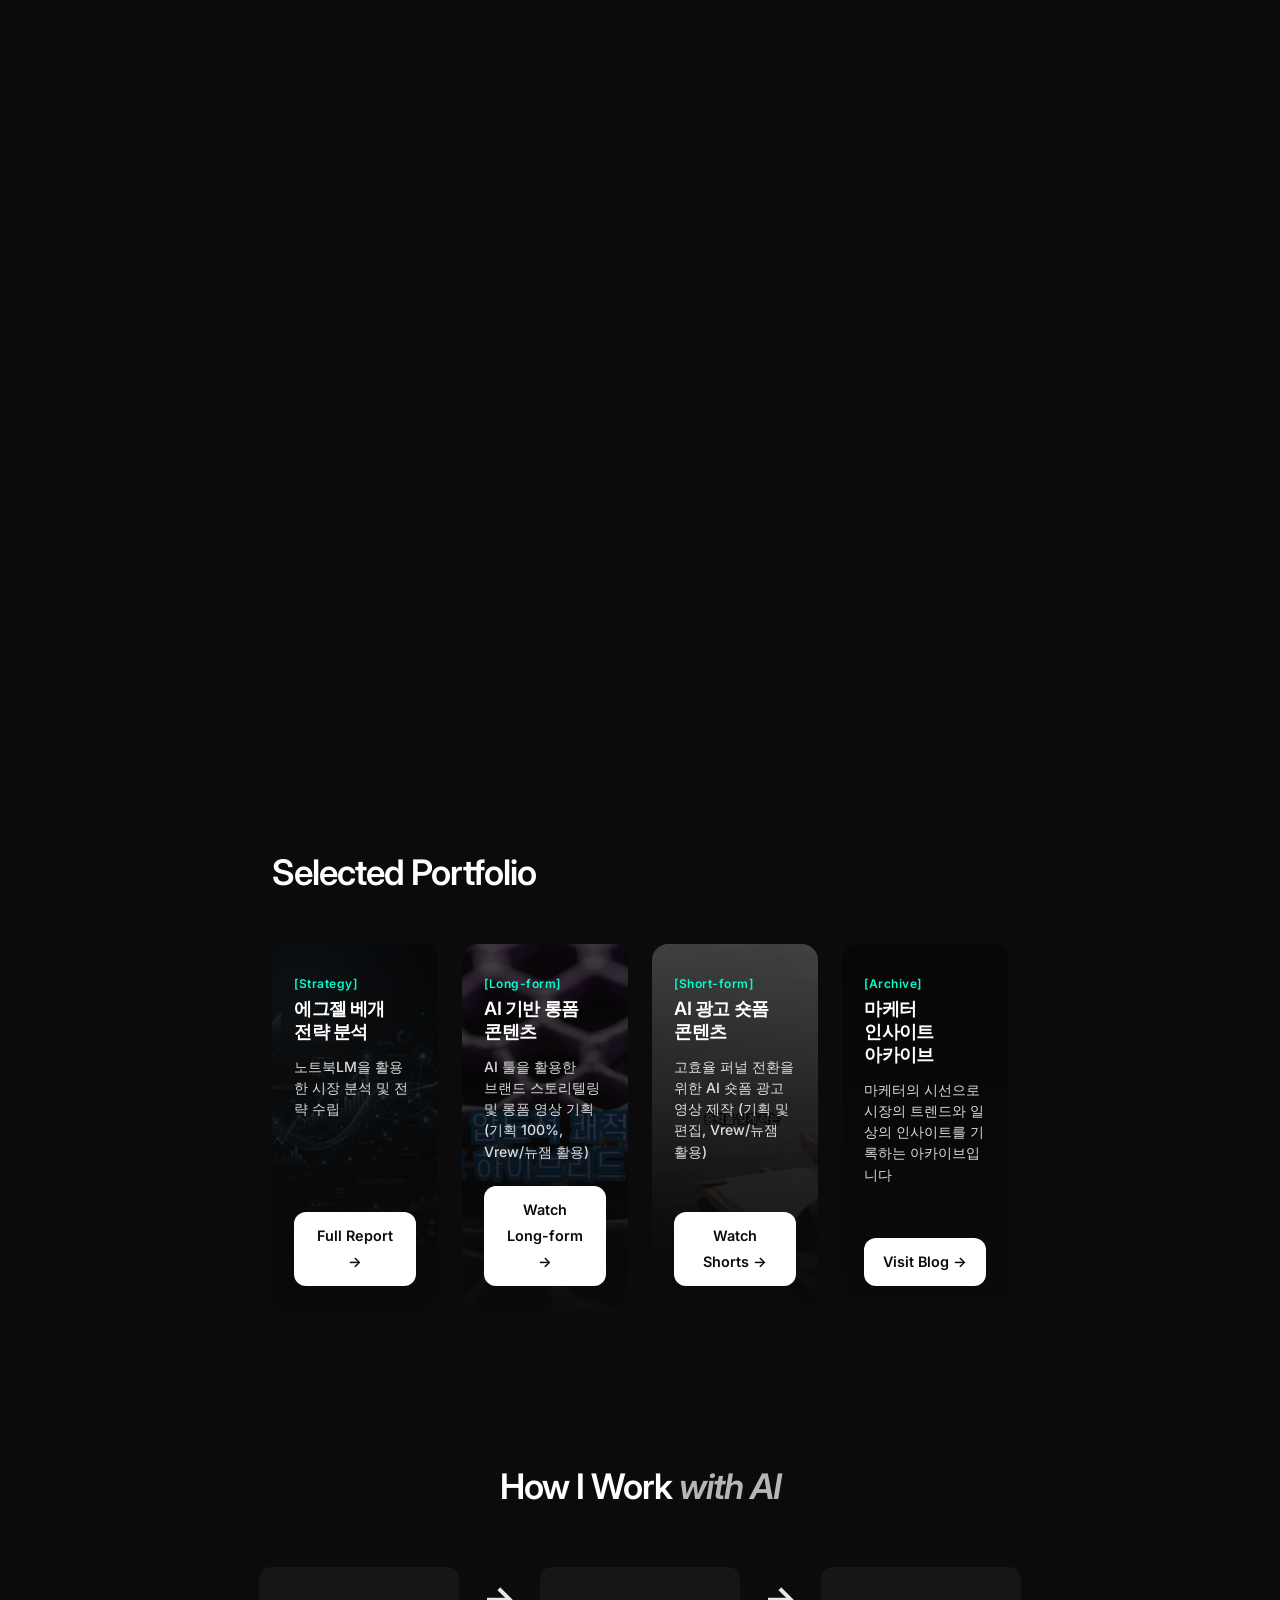
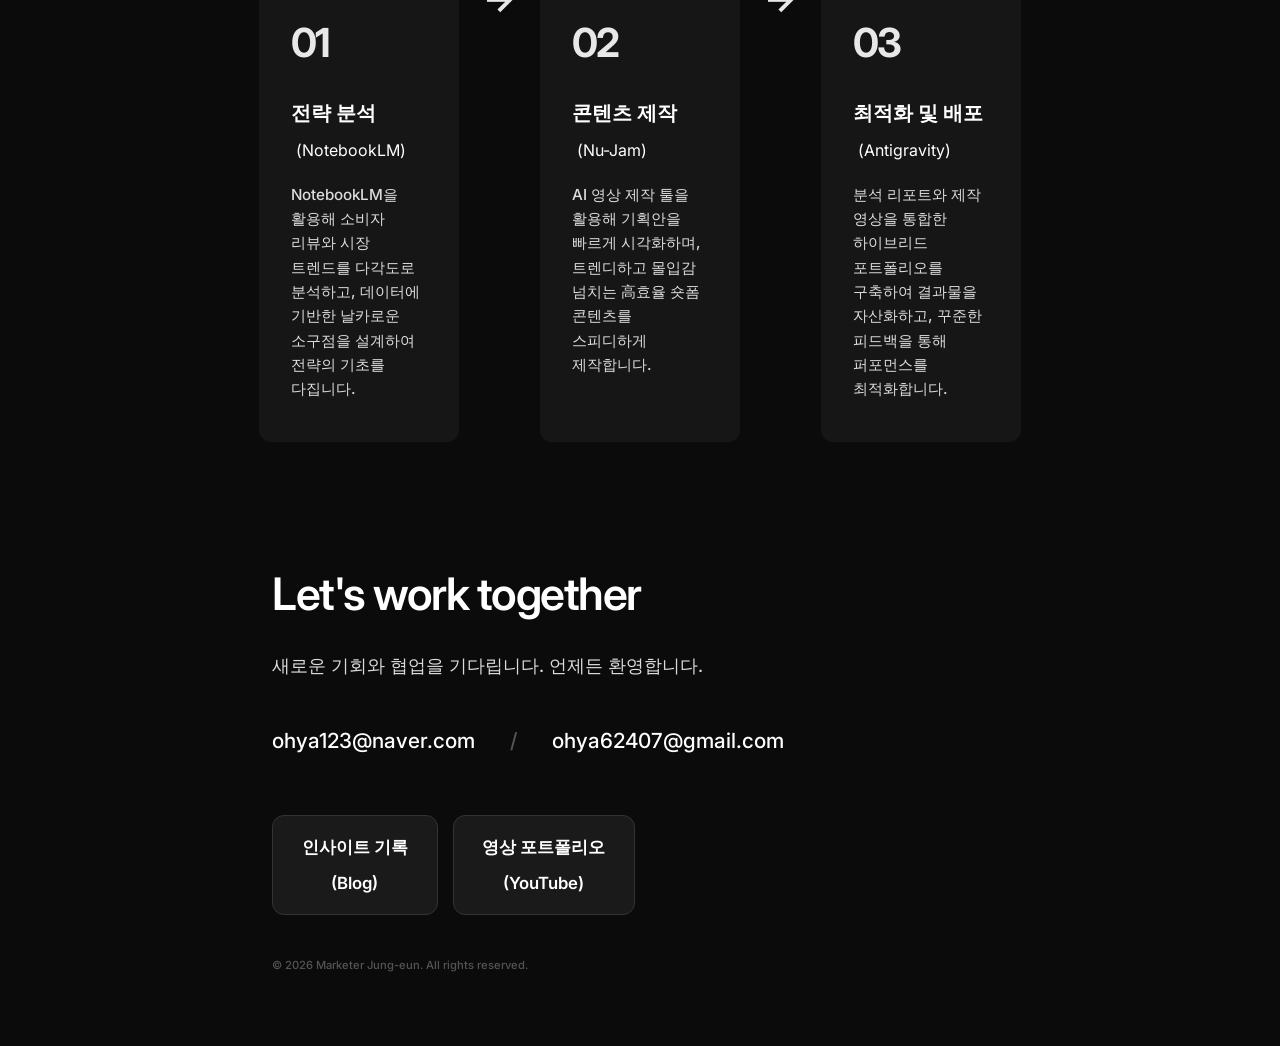
==== commit fdd10c2a: "Final design adjustments: Priority styling for titles and scroll alignment" ====
--- a/index.html
+++ b/index.html
@@ -17,8 +17,8 @@
                 <span class="logo-text">JUNG-EUN<span class="log-highlight">.log</span></span>
             </a>
             <nav class="nav-links">
-                <a href="#journey">About</a>
-                <a href="#selected-portfolio">Portfolio</a>
+                <a href="#profile">About</a>
+                <a href="#portfolio">Portfolio</a>
                 <a href="#contact">Contact</a>
             </nav>
         </div>
@@ -47,7 +47,7 @@
             </div>
         </div>
         
-        <a href="#selected-portfolio" class="scroll-down" aria-label="Scroll down">
+        <a href="#portfolio" class="scroll-down" aria-label="Scroll down">
             <svg width="24" height="24" viewBox="0 0 24 24" fill="none" stroke="currentColor" stroke-width="2" stroke-linecap="round" stroke-linejoin="round">
                 <line x1="12" y1="5" x2="12" y2="19"></line>
                 <polyline points="19 12 12 19 5 12"></polyline>
@@ -57,8 +57,8 @@
 
     <main>
         
-        <!-- My Journey & Skills Section -->
-        <section id="journey" class="journey-section fade-in">
+        <!-- PROFILE Section -->
+        <section id="profile" class="journey-section fade-in">
             <h2 class="section-title">PROFILE</h2>
             
             <div class="journey-3col-grid">
@@ -114,7 +114,7 @@
             </div>
         </section>
 
-        <section id="selected-portfolio" class="selected-portfolio fade-in">
+        <section id="portfolio" class="selected-portfolio fade-in">
             <h2>Selected Portfolio</h2>
             <div class="selected-grid">
                 <div class="card strategy-card">
--- a/style.css
+++ b/style.css
@@ -17,7 +17,7 @@
 
 html {
     scroll-behavior: smooth;
-    scroll-padding-top: 80px; /* 고정 네비바 높이만큼 스크롤 위치 보정 */
+    scroll-padding-top: 80px !important;
 }
 
 body {
@@ -238,29 +238,37 @@
     }
 }
 
-/* PROFILE Section (Compact) */
-.journey-section {
+/* PROFILE Section */
+#profile {
     max-width: 1200px;
     margin: 0 auto;
-    padding: 2.5rem 0; /* 패딩 추가 축소 */
-}
-
-.journey-section .section-title {
-    font-size: 1.8rem;
-    font-weight: 600;
-    margin-bottom: 1.5rem; /* 여백 추가 축소 */
-    text-align: center;
-    letter-spacing: -1px;
-    color: #ffffff;
-    word-break: keep-all;
+    padding: 100px 0 !important;
+    min-height: 100vh !important;
+    margin-bottom: 60vh !important; /* 다음 섹션과의 간격을 대폭 확장 */
+    display: flex;
+    flex-direction: column;
+    justify-content: flex-start;
+    border-top: 1px solid var(--border-color);
+}
+
+#profile h2, 
+#portfolio h2 {
+    font-size: 2.2rem !important;
+    font-weight: 600 !important;
+    margin-bottom: 2.5rem !important;
+    text-align: left !important;
+    letter-spacing: -1px !important;
+    color: #ffffff !important;
+    padding-left: 0 !important;
+    margin-left: 0 !important;
 }
 
 /* 3 Column Journey Grid Layout */
 .journey-3col-grid {
     display: grid;
-    grid-template-columns: 1fr 1.25fr 1.25fr;
-    gap: 2rem; /* 간격 축소 */
-    align-items: start;
+    grid-template-columns: 1fr 1fr 1.2fr; /* 1:1:1.2 비율 적용 */
+    gap: 2rem;
+    align-items: stretch; /* 세 개 컬럼의 높이를 동일하게 유지 */
 }
 
 .journey-col {
@@ -281,16 +289,10 @@
     }
 }
 
-/* Selected Portfolio Section */
-.selected-portfolio {
-    padding: 80px 0 0;
-}
-
-.selected-portfolio h2 {
-    font-size: 2.2rem;
-    font-weight: 600;
-    margin-bottom: 2.5rem;
-    letter-spacing: -1px;
+/* PORTFOLIO Section */
+#portfolio {
+    padding: 100px 0 0 !important; /* 상단 여백 확보 */
+    border-top: 1px solid var(--border-color);
 }
 
 .selected-grid {
@@ -756,14 +758,5 @@
     }
     .hero-container {
         flex-direction: column;
-        align-items: flex-start;
-        gap: 1.5rem;
-    }
-    .hero-content .title {
-        font-size: 2.2rem;
-    }
-    .selected-grid,
-    .portfolio-grid {
-        grid-template-columns: 1fr;
-    }
-}
+    }
+}
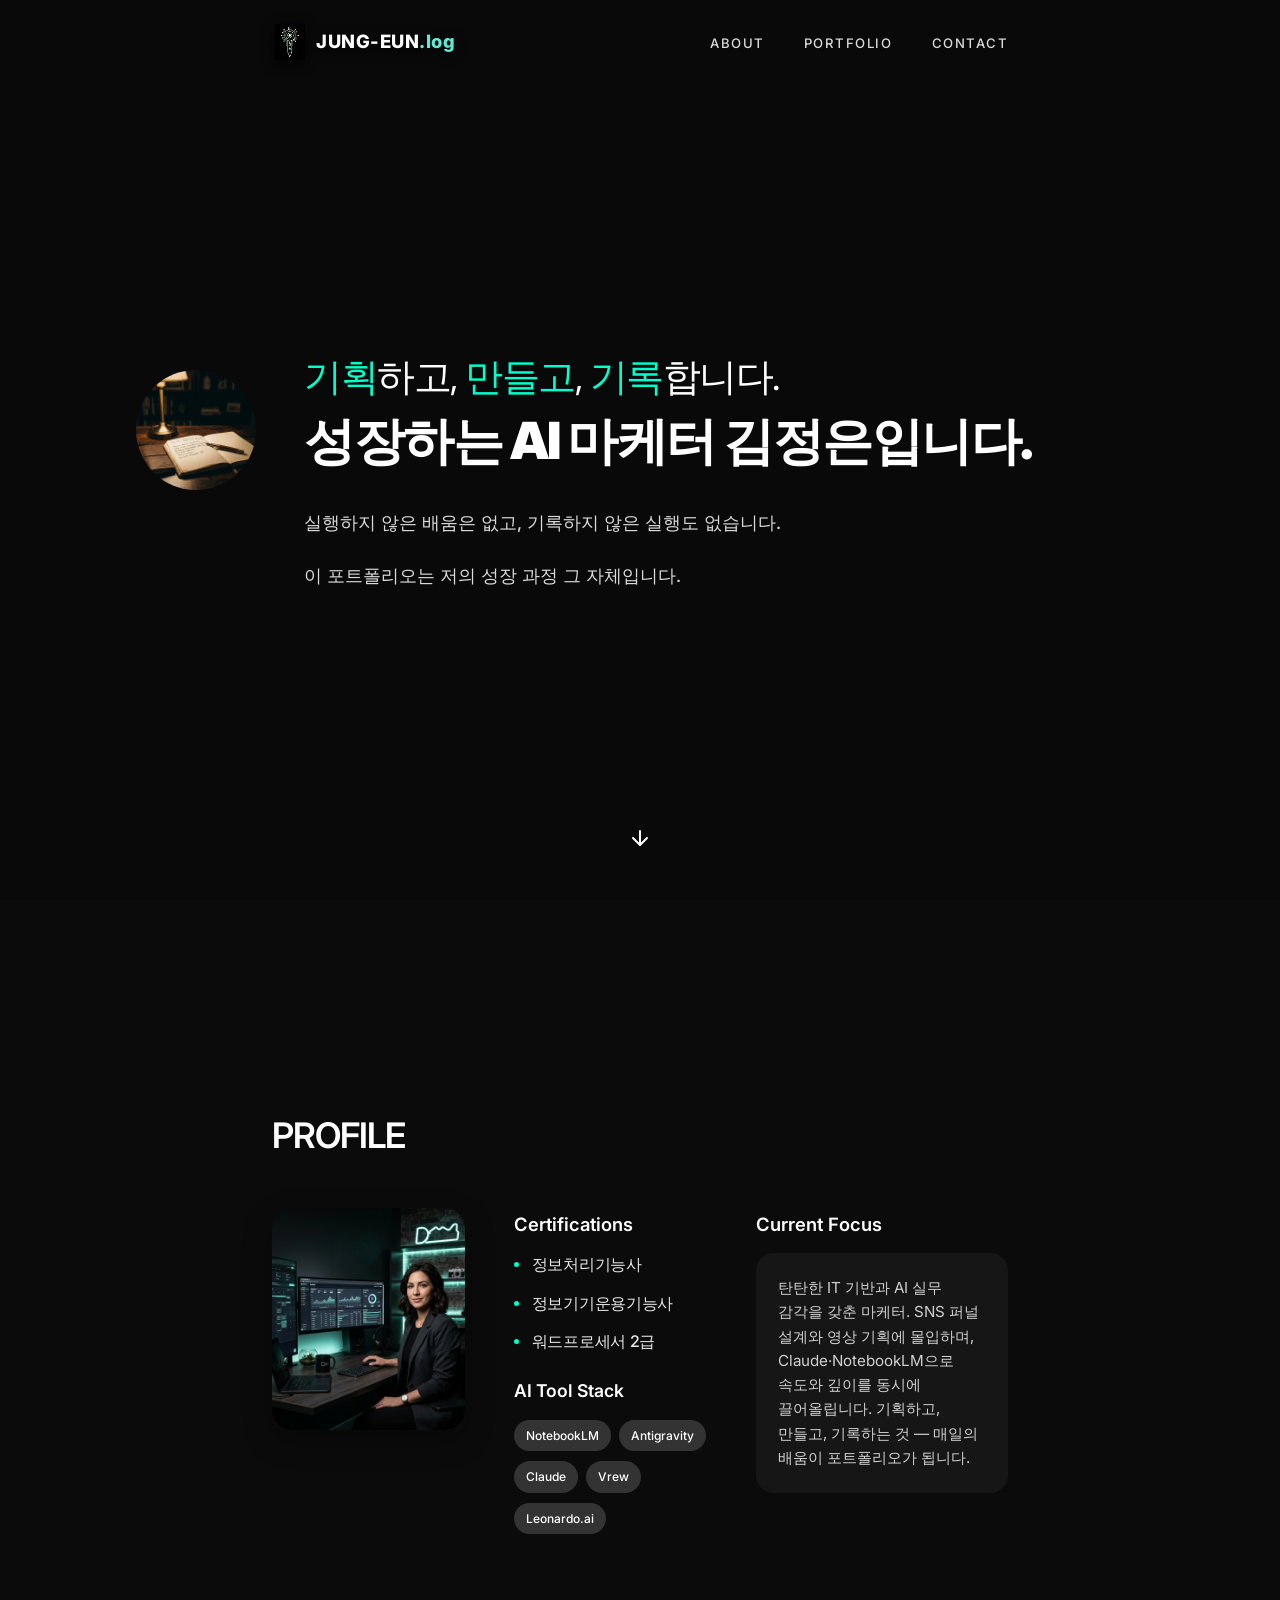
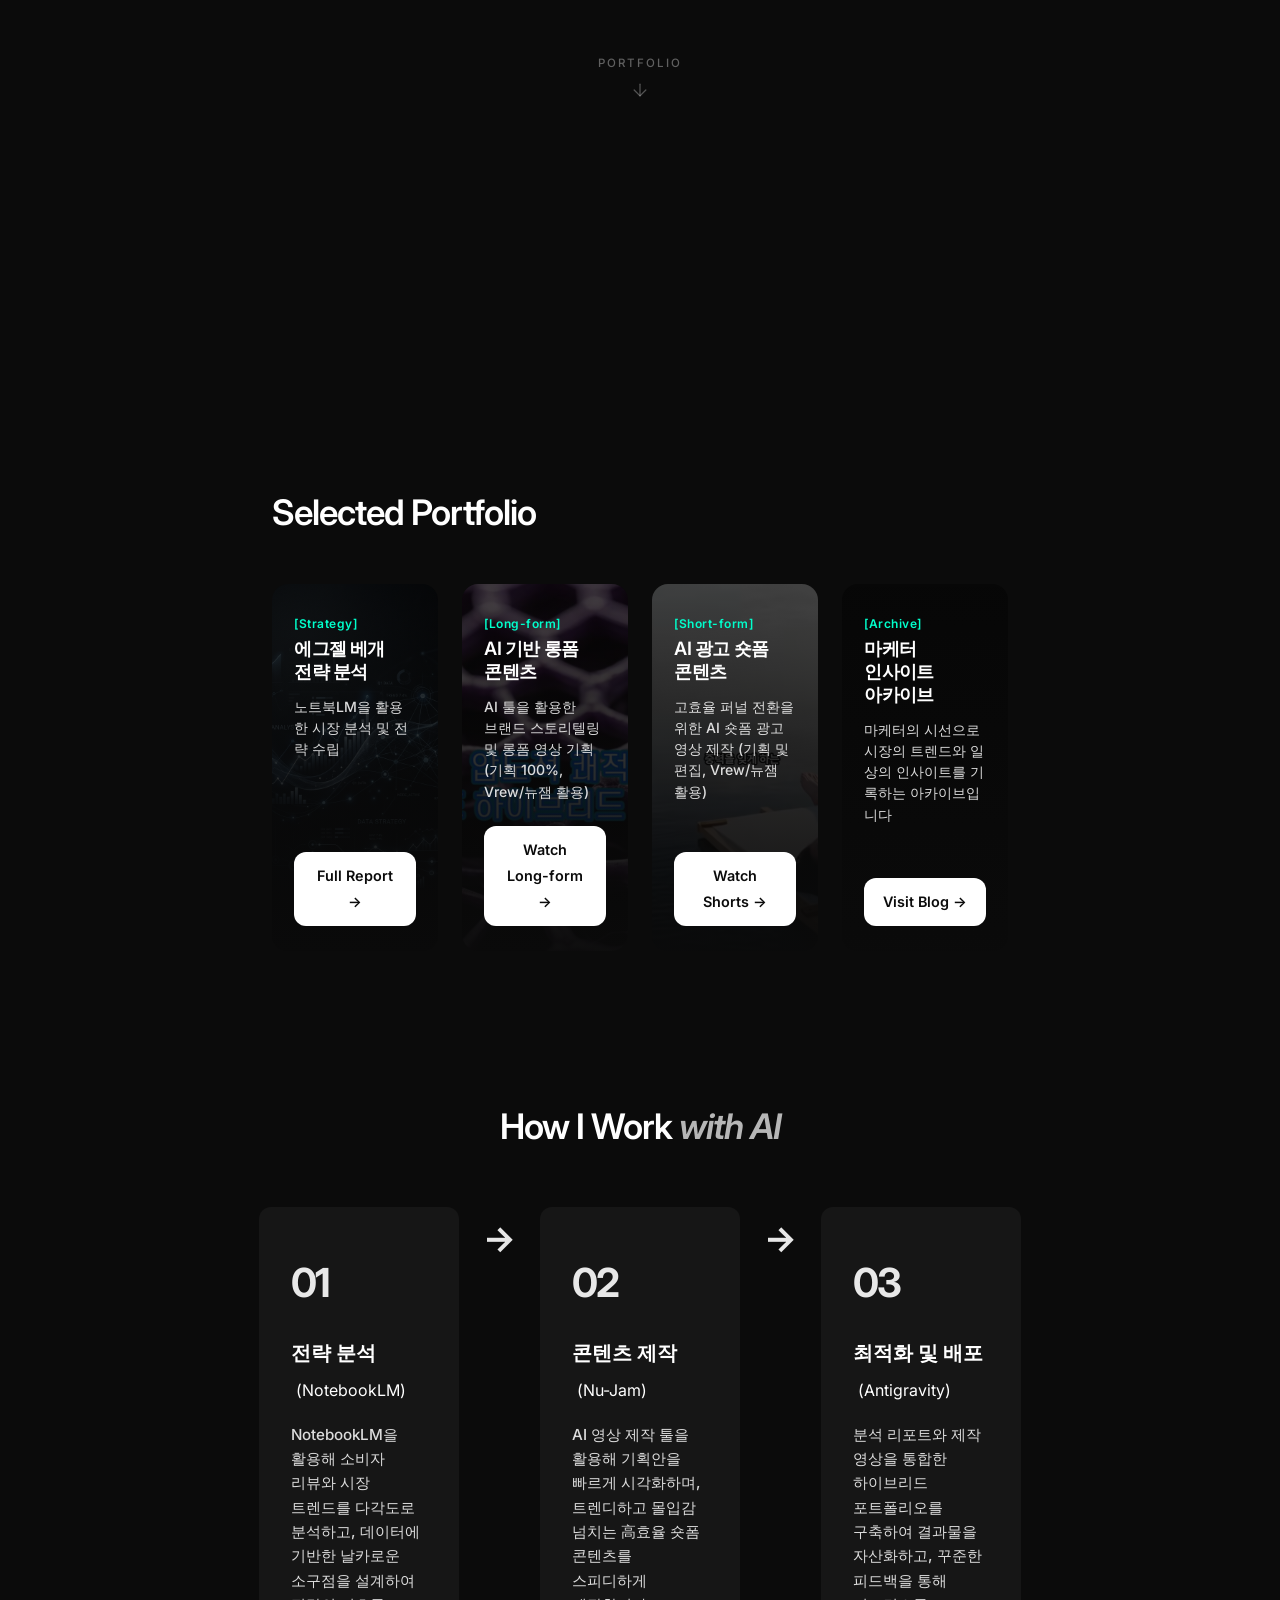
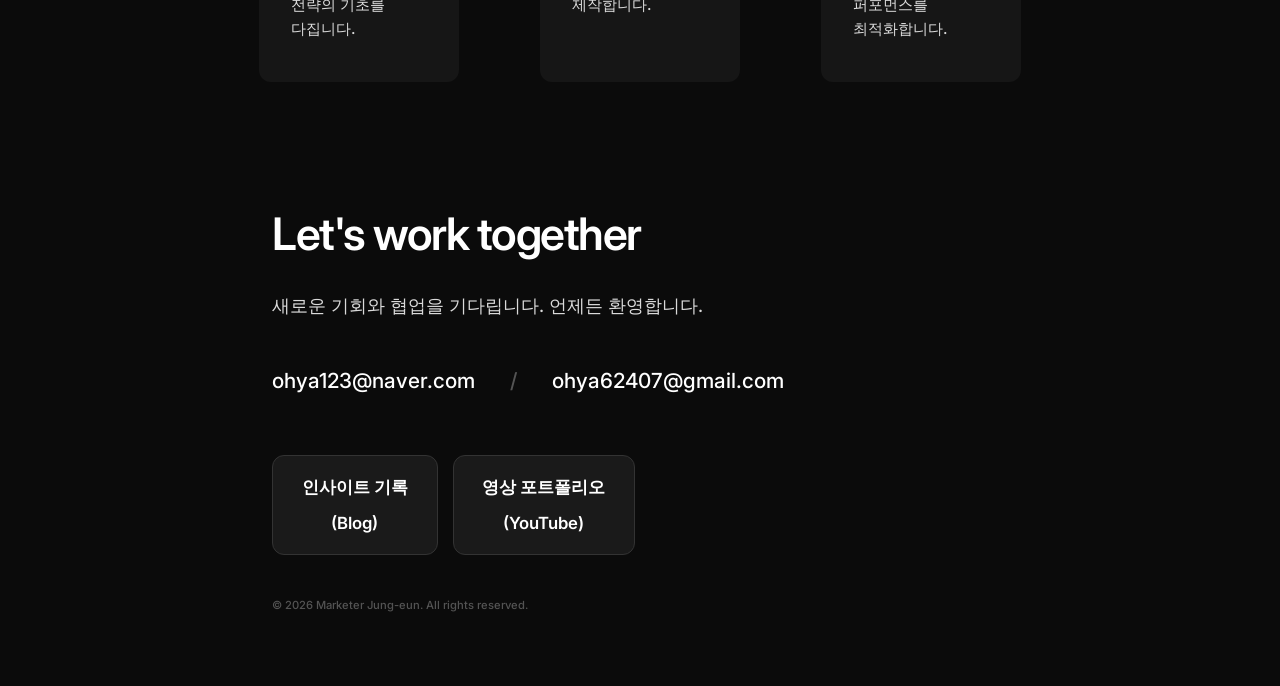
==== commit a3ada6ef: "UX: Center profile content, add scroll hint arrow, reduce section gap to 20vh" ====
--- a/index.html
+++ b/index.html
@@ -59,58 +59,69 @@
         
         <!-- PROFILE Section -->
         <section id="profile" class="journey-section fade-in">
-            <h2 class="section-title">PROFILE</h2>
-            
-            <div class="journey-3col-grid">
+            <div class="profile-content-wrapper">
+                <h2 class="section-title">PROFILE</h2>
                 
-                <!-- 1. Profile Image -->
-                <div class="journey-col profile-col">
-                    <img src="marketer_profile.png" alt="Marketer Profile" class="profile-img" style="width: 92%; aspect-ratio: 1 / 1.15; object-fit: cover; border-radius: 20px; box-shadow: 0 10px 30px rgba(0,0,0,0.3);">
-                </div>
-
-                <!-- 2. 중앙: 역량 (Certifications & AI Tool Stack) -->
-                <div class="journey-col cert-col">
-                    <div style="margin-bottom: 0.8rem;">
-                        <h3 style="font-size: 1.15rem; font-weight: 600; margin-bottom: 0.6rem; color: #ffffff; margin-top: 0;">Certifications</h3>
-                        <ul style="list-style: none; padding: 0; margin: 0; display: flex; flex-direction: column; gap: 0.6rem;">
-                            <li style="display: flex; align-items: center; gap: 0.8rem;">
-                                <div style="width: 5px; height: 5px; border-radius: 50%; background-color: #00FFCC; flex-shrink: 0;"></div>
-                                <span style="font-size: 1rem; font-weight: 500; color: rgba(255,255,255,0.9); letter-spacing: -0.3px;">정보처리기능사</span>
-                            </li>
-                            <li style="display: flex; align-items: center; gap: 0.8rem;">
-                                <div style="width: 5px; height: 5px; border-radius: 50%; background-color: #00FFCC; flex-shrink: 0;"></div>
-                                <span style="font-size: 1rem; font-weight: 500; color: rgba(255,255,255,0.9); letter-spacing: -0.3px;">정보기기운용기능사</span>
-                            </li>
-                            <li style="display: flex; align-items: center; gap: 0.8rem;">
-                                <div style="width: 5px; height: 5px; border-radius: 50%; background-color: #00FFCC; flex-shrink: 0;"></div>
-                                <span style="font-size: 1rem; font-weight: 500; color: rgba(255,255,255,0.9); letter-spacing: -0.3px;">워드프로세서 2급</span>
-                            </li>
-                        </ul>
+                <div class="journey-3col-grid">
+                    
+                    <!-- 1. Profile Image -->
+                    <div class="journey-col profile-col">
+                        <img src="marketer_profile.png" alt="Marketer Profile" class="profile-img" style="width: 92%; aspect-ratio: 1 / 1.15; object-fit: cover; border-radius: 20px; box-shadow: 0 10px 30px rgba(0,0,0,0.3);">
                     </div>
 
-                    <!-- AI Tool Stack Added -->
-                    <div class="ai-tool-stack" style="margin-top: 0.4rem; padding-bottom: 0.8rem;">
-                        <h3 style="font-size: 1.1rem; font-weight: 600; margin-bottom: 0.3rem; color: #ffffff;">AI Tool Stack</h3>
-                        <div class="ai-tag-group" style="display: flex; flex-wrap: wrap; gap: 8px;">
-                            <span class="ai-tag" style="display: inline-block; background-color: #2a2a2a; color: #ffffff; padding: 5px 12px; border-radius: 20px; font-size: 0.75rem; font-weight: 500; border: none; white-space: nowrap;">NotebookLM</span>
-                            <span class="ai-tag" style="display: inline-block; background-color: #2a2a2a; color: #ffffff; padding: 5px 12px; border-radius: 20px; font-size: 0.75rem; font-weight: 500; border: none; white-space: nowrap;">Antigravity</span>
-                            <span class="ai-tag" style="display: inline-block; background-color: #2a2a2a; color: #ffffff; padding: 5px 12px; border-radius: 20px; font-size: 0.75rem; font-weight: 500; border: none; white-space: nowrap;">Claude</span>
-                            <span class="ai-tag" style="display: inline-block; background-color: #2a2a2a; color: #ffffff; padding: 5px 12px; border-radius: 20px; font-size: 0.75rem; font-weight: 500; border: none; white-space: nowrap;">Vrew</span>
-                            <span class="ai-tag" style="display: inline-block; background-color: #2a2a2a; color: #ffffff; padding: 5px 12px; border-radius: 20px; font-size: 0.75rem; font-weight: 500; border: none; white-space: nowrap;">Leonardo.ai</span>
+                    <!-- 2. 중앙: 역량 (Certifications & AI Tool Stack) -->
+                    <div class="journey-col cert-col">
+                        <div style="margin-bottom: 0.8rem;">
+                            <h3 style="font-size: 1.15rem; font-weight: 600; margin-bottom: 0.6rem; color: #ffffff; margin-top: 0;">Certifications</h3>
+                            <ul style="list-style: none; padding: 0; margin: 0; display: flex; flex-direction: column; gap: 0.6rem;">
+                                <li style="display: flex; align-items: center; gap: 0.8rem;">
+                                    <div style="width: 5px; height: 5px; border-radius: 50%; background-color: #00FFCC; flex-shrink: 0;"></div>
+                                    <span style="font-size: 1rem; font-weight: 500; color: rgba(255,255,255,0.9); letter-spacing: -0.3px;">정보처리기능사</span>
+                                </li>
+                                <li style="display: flex; align-items: center; gap: 0.8rem;">
+                                    <div style="width: 5px; height: 5px; border-radius: 50%; background-color: #00FFCC; flex-shrink: 0;"></div>
+                                    <span style="font-size: 1rem; font-weight: 500; color: rgba(255,255,255,0.9); letter-spacing: -0.3px;">정보기기운용기능사</span>
+                                </li>
+                                <li style="display: flex; align-items: center; gap: 0.8rem;">
+                                    <div style="width: 5px; height: 5px; border-radius: 50%; background-color: #00FFCC; flex-shrink: 0;"></div>
+                                    <span style="font-size: 1rem; font-weight: 500; color: rgba(255,255,255,0.9); letter-spacing: -0.3px;">워드프로세서 2급</span>
+                                </li>
+                            </ul>
+                        </div>
+
+                        <!-- AI Tool Stack Added -->
+                        <div class="ai-tool-stack" style="margin-top: 0.4rem; padding-bottom: 0.8rem;">
+                            <h3 style="font-size: 1.1rem; font-weight: 600; margin-bottom: 0.3rem; color: #ffffff;">AI Tool Stack</h3>
+                            <div class="ai-tag-group" style="display: flex; flex-wrap: wrap; gap: 8px;">
+                                <span class="ai-tag" style="display: inline-block; background-color: #2a2a2a; color: #ffffff; padding: 5px 12px; border-radius: 20px; font-size: 0.75rem; font-weight: 500; border: none; white-space: nowrap;">NotebookLM</span>
+                                <span class="ai-tag" style="display: inline-block; background-color: #2a2a2a; color: #ffffff; padding: 5px 12px; border-radius: 20px; font-size: 0.75rem; font-weight: 500; border: none; white-space: nowrap;">Antigravity</span>
+                                <span class="ai-tag" style="display: inline-block; background-color: #2a2a2a; color: #ffffff; padding: 5px 12px; border-radius: 20px; font-size: 0.75rem; font-weight: 500; border: none; white-space: nowrap;">Claude</span>
+                                <span class="ai-tag" style="display: inline-block; background-color: #2a2a2a; color: #ffffff; padding: 5px 12px; border-radius: 20px; font-size: 0.75rem; font-weight: 500; border: none; white-space: nowrap;">Vrew</span>
+                                <span class="ai-tag" style="display: inline-block; background-color: #2a2a2a; color: #ffffff; padding: 5px 12px; border-radius: 20px; font-size: 0.75rem; font-weight: 500; border: none; white-space: nowrap;">Leonardo.ai</span>
+                            </div>
                         </div>
                     </div>
-                </div>
-
-                <!-- 3. 오른쪽: 비전 (Current Focus) -->
-                <div class="journey-col focus-col">
-                    <h3 style="font-size: 1.15rem; font-weight: 600; margin-bottom: 0.8rem; color: #ffffff; margin-top: 0;">Current Focus</h3>
-                    <div class="focus-box" style="padding: 1.4rem; background-color: var(--card-bg); border-radius: 18px; display: flex; flex-direction: column; transition: all 0.3s ease;">
-                        <p style="font-size: 0.95rem; line-height: 1.6; color: rgba(255, 255, 255, 0.8); font-weight: 400; word-break: keep-all;">
-                            탄탄한 IT 기반과 AI 실무 감각을 갖춘 마케터. SNS 퍼널 설계와 영상 기획에 몰입하며, Claude·NotebookLM으로 속도와 깊이를 동시에 끌어올립니다. 기획하고, 만들고, 기록하는 것 — 매일의 배움이 포트폴리오가 됩니다.
-                        </p>
+
+                    <!-- 3. 오른쪽: 비전 (Current Focus) -->
+                    <div class="journey-col focus-col">
+                        <h3 style="font-size: 1.15rem; font-weight: 600; margin-bottom: 0.8rem; color: #ffffff; margin-top: 0;">Current Focus</h3>
+                        <div class="focus-box" style="padding: 1.4rem; background-color: var(--card-bg); border-radius: 18px; display: flex; flex-direction: column; transition: all 0.3s ease;">
+                            <p style="font-size: 0.95rem; line-height: 1.6; color: rgba(255, 255, 255, 0.8); font-weight: 400; word-break: keep-all;">
+                                탄탄한 IT 기반과 AI 실무 감각을 갖춘 마케터. SNS 퍼널 설계와 영상 기획에 몰입하며, Claude·NotebookLM으로 속도와 깊이를 동시에 끌어올립니다. 기획하고, 만들고, 기록하는 것 — 매일의 배움이 포트폴리오가 됩니다.
+                            </p>
+                        </div>
                     </div>
-                </div>
-                
+                    
+                </div>
+            </div>
+
+            <!-- 스크롤 힌트 화살표 -->
+            <div class="profile-scroll-hint">
+                <span class="profile-scroll-label">Portfolio</span>
+                <svg width="20" height="20" viewBox="0 0 24 24" fill="none" stroke="currentColor" stroke-width="1.5" stroke-linecap="round" stroke-linejoin="round">
+                    <line x1="12" y1="5" x2="12" y2="19"></line>
+                    <polyline points="19 12 12 19 5 12"></polyline>
+                </svg>
             </div>
         </section>
 
--- a/style.css
+++ b/style.css
@@ -240,18 +240,71 @@
 
 /* PROFILE Section */
 #profile {
-    max-width: 1200px;
-    margin: 0 auto;
-    padding: 100px 0 !important;
+    padding: 80px 0 60px !important;
     min-height: 100vh !important;
-    margin-bottom: 60vh !important; /* 다음 섹션과의 간격을 대폭 확장 */
-    display: flex;
-    flex-direction: column;
-    justify-content: flex-start;
+    margin-bottom: 20vh !important; /* 조금만 내려도 포트폴리오가 나오도록 간격 축소 */
+    display: flex;
+    flex-direction: column;
+    justify-content: space-between; /* 콘텐츠를 위, 화살표를 맨 아래로 분리 */
+    scroll-margin-top: 100px;
+}
+
+/* 프로필 콘텐츠 매퍼 라퍼: 화면 중앙 정렬 */
+.profile-content-wrapper {
+    flex: 1;
+    display: flex;
+    flex-direction: column;
+    justify-content: center; /* 수직 중앙 정렬 */
+    padding-top: 20px;
+}
+
+/* 스크롤 힌트 화살표 */
+.profile-scroll-hint {
+    display: flex;
+    flex-direction: column;
+    align-items: center;
+    gap: 6px;
+    padding-bottom: 40px;
+    animation: hint-bounce 2s infinite;
+    cursor: default;
+    user-select: none;
+}
+
+.profile-scroll-label {
+    font-size: 0.72rem;
+    font-weight: 500;
+    letter-spacing: 2px;
+    text-transform: uppercase;
+    color: rgba(255, 255, 255, 0.35);
+}
+
+.profile-scroll-hint svg {
+    color: rgba(255, 255, 255, 0.3);
+    transition: color 0.3s ease;
+}
+
+.profile-scroll-hint:hover svg {
+    color: rgba(255, 255, 255, 0.7);
+}
+
+.profile-scroll-hint:hover .profile-scroll-label {
+    color: rgba(255, 255, 255, 0.6);
+}
+
+@keyframes hint-bounce {
+    0%, 100% { transform: translateY(0); opacity: 0.6; }
+    50% { transform: translateY(6px); opacity: 1; }
+}
+
+/* PORTFOLIO Section */
+#portfolio {
+    padding: 100px 0 0 !important;
     border-top: 1px solid var(--border-color);
-}
-
-#profile h2, 
+    scroll-margin-top: 100px;
+}
+
+/* PROFILE & PORTFOLIO 타이틀 — 완전 동일 스타일 적용 */
+#profile h2,
 #portfolio h2 {
     font-size: 2.2rem !important;
     font-weight: 600 !important;
@@ -266,9 +319,9 @@
 /* 3 Column Journey Grid Layout */
 .journey-3col-grid {
     display: grid;
-    grid-template-columns: 1fr 1fr 1.2fr; /* 1:1:1.2 비율 적용 */
+    grid-template-columns: 1fr 1fr 1.2fr;
     gap: 2rem;
-    align-items: stretch; /* 세 개 컬럼의 높이를 동일하게 유지 */
+    align-items: stretch;
 }
 
 .journey-col {
@@ -289,11 +342,6 @@
     }
 }
 
-/* PORTFOLIO Section */
-#portfolio {
-    padding: 100px 0 0 !important; /* 상단 여백 확보 */
-    border-top: 1px solid var(--border-color);
-}
 
 .selected-grid {
     display: grid;
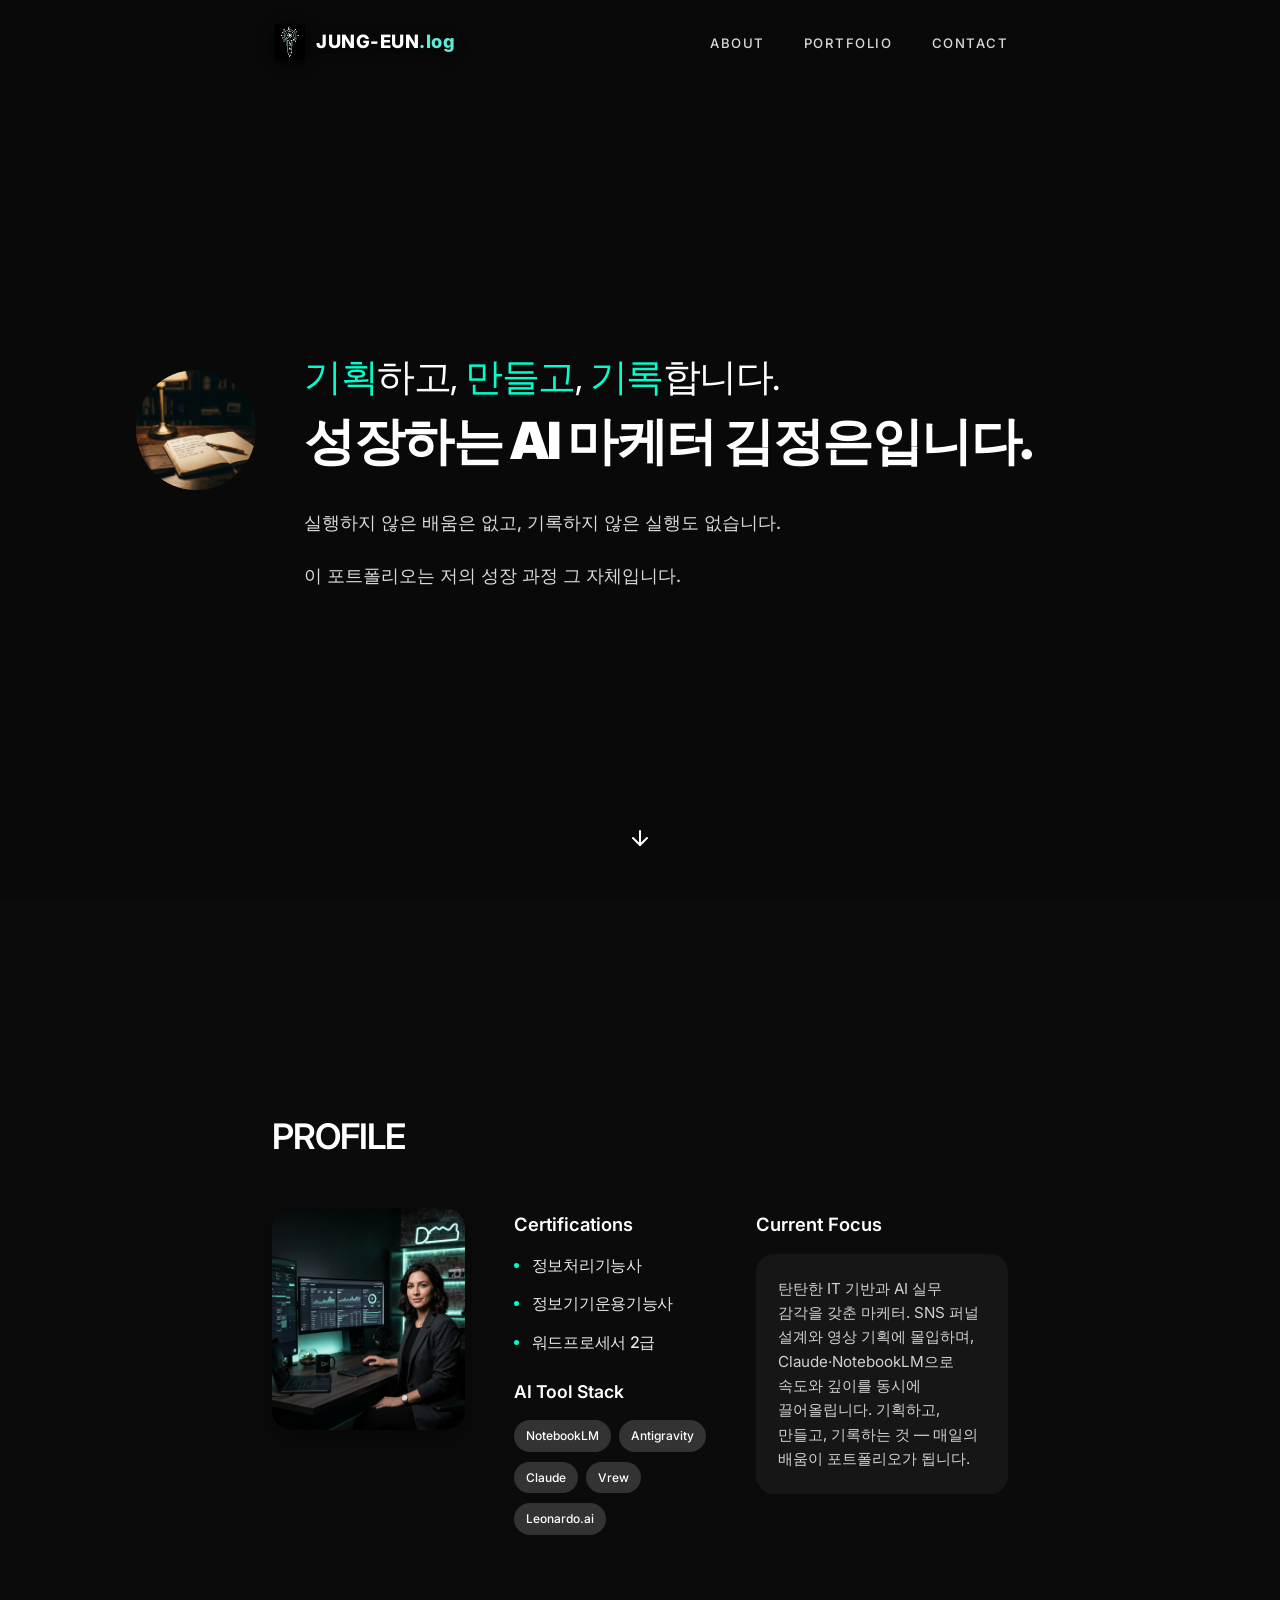
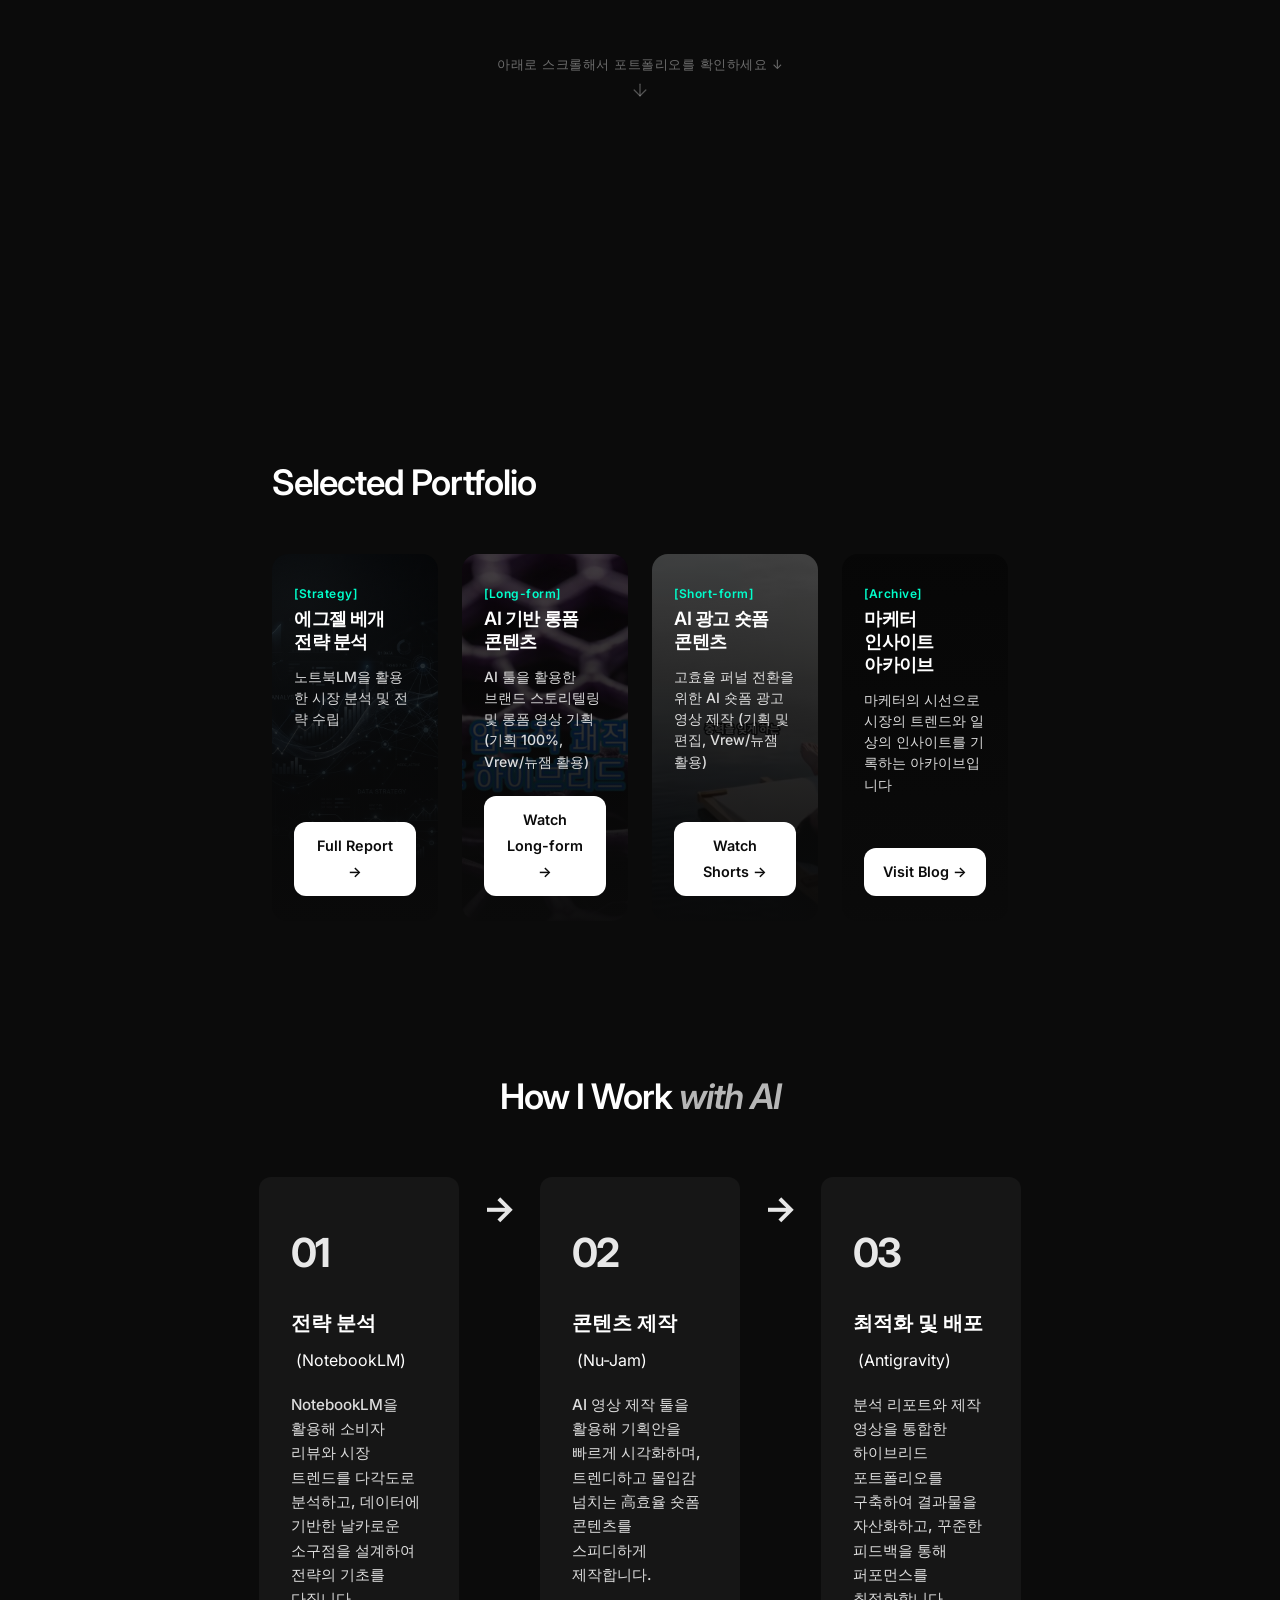
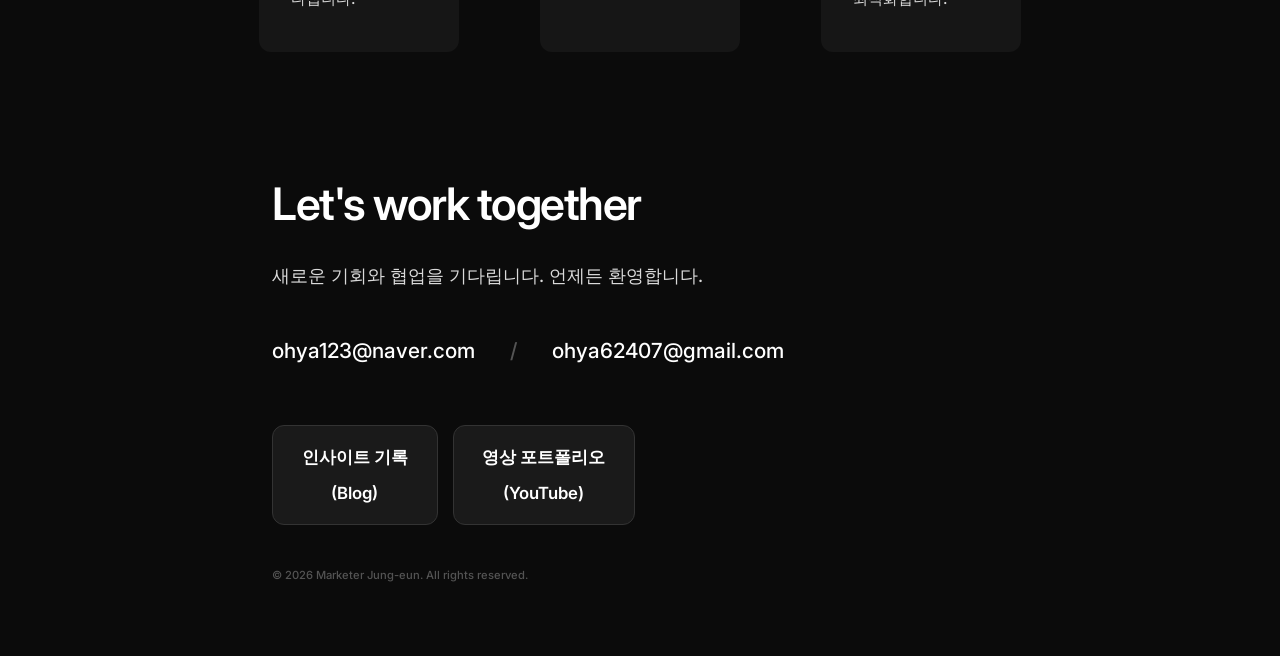
==== commit 78a1dcc4: "Fix: center content, 150px gap, Korean scroll hint text, scroll-margin-top 100px" ====
--- a/index.html
+++ b/index.html
@@ -117,7 +117,7 @@
 
             <!-- 스크롤 힌트 화살표 -->
             <div class="profile-scroll-hint">
-                <span class="profile-scroll-label">Portfolio</span>
+                <span class="profile-scroll-label">아래로 스크롤해서 포트폴리오를 확인하세요 ↓</span>
                 <svg width="20" height="20" viewBox="0 0 24 24" fill="none" stroke="currentColor" stroke-width="1.5" stroke-linecap="round" stroke-linejoin="round">
                     <line x1="12" y1="5" x2="12" y2="19"></line>
                     <polyline points="19 12 12 19 5 12"></polyline>
--- a/style.css
+++ b/style.css
@@ -242,10 +242,10 @@
 #profile {
     padding: 80px 0 60px !important;
     min-height: 100vh !important;
-    margin-bottom: 20vh !important; /* 조금만 내려도 포트폴리오가 나오도록 간격 축소 */
-    display: flex;
-    flex-direction: column;
-    justify-content: space-between; /* 콘텐츠를 위, 화살표를 맨 아래로 분리 */
+    margin-bottom: 150px !important;
+    display: flex;
+    flex-direction: column;
+    justify-content: center !important;
     scroll-margin-top: 100px;
 }
 
@@ -271,11 +271,12 @@
 }
 
 .profile-scroll-label {
-    font-size: 0.72rem;
-    font-weight: 500;
-    letter-spacing: 2px;
-    text-transform: uppercase;
-    color: rgba(255, 255, 255, 0.35);
+    font-size: 0.8rem;
+    font-weight: 400;
+    letter-spacing: 0.5px;
+    color: rgba(255, 255, 255, 0.4);
+    text-align: center;
+    line-height: 1.5;
 }
 
 .profile-scroll-hint svg {
